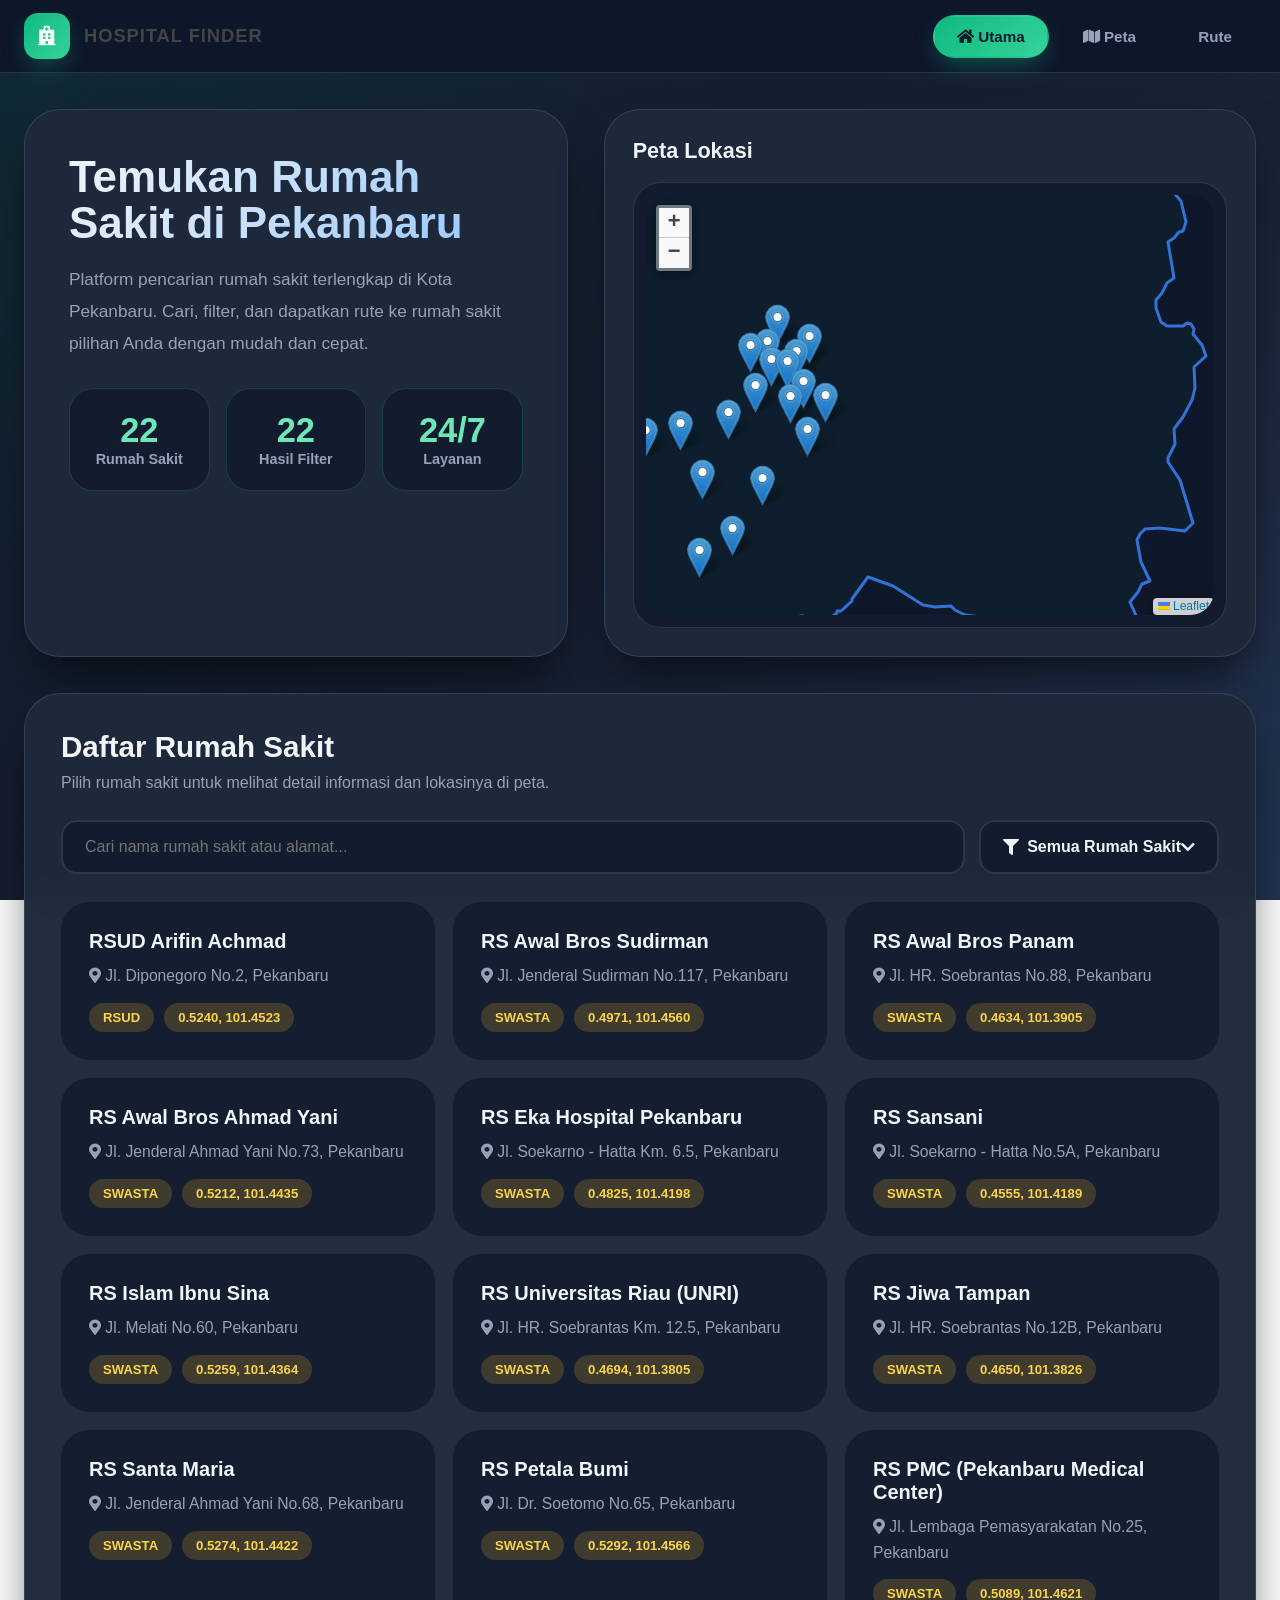
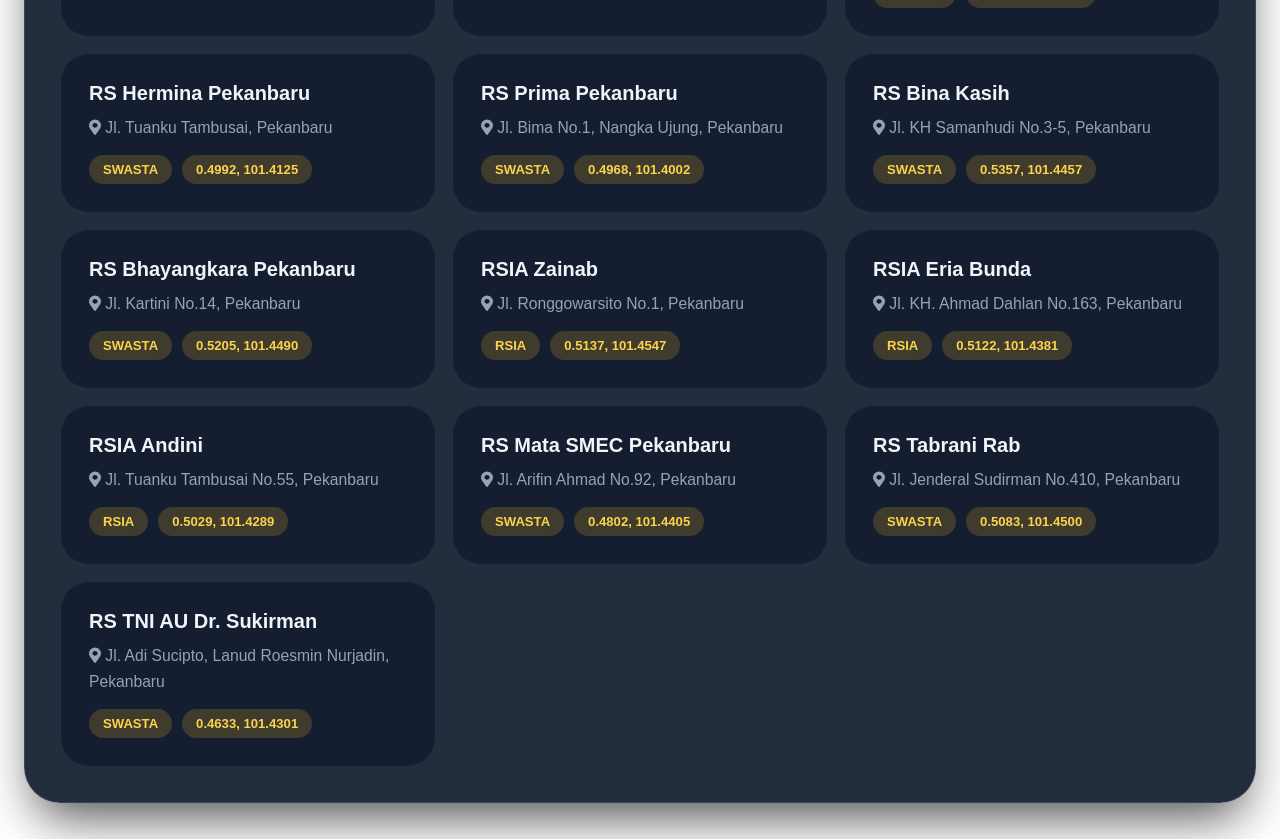
==== index.html @ d6581d5b "projek rs pekkanbaru untuk gis" ====
<!doctype html>
<html lang="id">
<head>
    <meta charset="utf-8">
    <meta http-equiv="X-UA-Compatible" content="IE=edge">
    <meta name="viewport" content="initial-scale=1,user-scalable=no,maximum-scale=1,width=device-width">
    <meta name="mobile-web-app-capable" content="yes">
    <meta name="apple-mobile-web-app-capable" content="yes">
    <link rel="stylesheet" href="css/leaflet.css">
    <link rel="stylesheet" href="css/L.Control.Layers.Tree.css">
    <link rel="stylesheet" href="css/L.Control.Locate.min.css">
    <link rel="stylesheet" href="css/qgis2web.css">
    <link rel="stylesheet" href="css/fontawesome-all.min.css">
    <link rel="stylesheet" href="css/leaflet.photon.css">
    <link rel="stylesheet" href="css/leaflet-measure.css">
    <style>
        .location-input-group {
            display: flex;
            flex-direction: column;
            gap: 10px;
        }
    :root {
        --bg: #0f172a;
        --bg-accent: #1e293b;
        --surface: rgba(30, 41, 59, 0.98);
        --surface-strong: #1e293b;
        --text: #f1f5f9;
        --muted: #94a3b8;
        --line: rgba(148, 163, 184, 0.2);
        --brand: #10b981;
        --brand-dark: #059669;
        --brand-soft: rgba(16, 185, 129, 0.15);
        --warm: #fbbf24;
        --shadow: 0 25px 50px -12px rgba(0, 0, 0, 0.7);
        --gradient-1: linear-gradient(135deg, #0f172a 0%, #1e293b 100%);
        --gradient-2: linear-gradient(135deg, #10b981 0%, #34d399 100%);
        --gradient-blue: linear-gradient(135deg, #3b82f6 0%, #60a5fa 100%);
    }
    * { box-sizing: border-box; }
    html, body { margin:0; padding:0; min-height:100%; overflow-x:hidden; }
    html { overflow-y:auto !important; scroll-behavior:smooth; }
    body {
        font-family: 'Segoe UI', -apple-system, BlinkMacSystemFont, Roboto, Oxygen, Ubuntu, Cantarell, sans-serif;
        color: var(--text);
        background: 
            radial-gradient(circle at 0% 0%, rgba(16, 185, 129, 0.12) 0%, transparent 50%),
            radial-gradient(circle at 100% 100%, rgba(59, 130, 246, 0.12) 0%, transparent 50%),
            var(--gradient-1);
        background-attachment: fixed;
    }
    .navbar {
        position: sticky; top:0; z-index:2000;
        background: rgba(15,23,42,0.98); backdrop-filter: blur(25px);
        border-bottom:1px solid var(--line);
    }
    .navbar-content {
        max-width:1400px; margin:0 auto; padding:0 24px;
        display:flex; align-items:center; justify-content:space-between;
        height:72px;
    }
    .navbar-brand {
        display:flex; align-items:center; gap:14px;
        font-weight:900; letter-spacing:0.05em; text-transform:uppercase;
        font-size:1.15rem; color:var(--text); text-decoration:none;
    }
    .navbar-brand-icon {
        width:46px; height:46px; display:grid; place-items:center;
        border-radius:14px; background:var(--gradient-2); color:#fff;
        font-size:1.25rem; box-shadow:0 10px 25px -5px rgba(16,185,129,0.4);
    }
    .navbar-menu { display:flex; gap:10px; }
    .navbar-link {
        padding:11px 22px; border-radius:999px;
        background:transparent; border:2px solid transparent;
        color:var(--muted); font-size:0.95rem; font-weight:700;
        cursor:pointer; transition:all 0.3s ease;
    }
    .navbar-link:hover { background:rgba(148,163,184,0.1); color:var(--text); }
    .navbar-link.active { background:var(--gradient-2); color:#0f172a; border-color:transparent; box-shadow:0 10px 25px -5px rgba(16,185,129,0.4); }
    .page-container { max-width:1400px; margin:0 auto; padding:36px 24px; }
    .page { display:none; animation:fadeIn 0.4s ease-out; }
    .page.active { display:block; }
    @keyframes fadeIn { from { opacity:0; transform:translateY(15px); } to { opacity:1; transform:translateY(0); } }
    
    /* HOME PAGE */
    .home-hero { display:grid; grid-template-columns:1fr 1.2fr; gap:36px; margin-bottom:36px; }
    .home-info {
        background:var(--surface); border:1px solid var(--line); border-radius:36px;
        padding:44px; box-shadow:var(--shadow); backdrop-filter:blur(20px);
    }
    .home-info h1 {
        margin:0 0 18px; font-size:2.75rem; font-weight:900;
        background:linear-gradient(135deg, #f1f5f9 0%, #93c5fd 100%);
        -webkit-background-clip:text; -webkit-text-fill-color:transparent; background-clip:text;
        line-height:1.05;
    }
    .home-info p { color:var(--muted); line-height:1.85; font-size:1.08rem; margin:0 0 28px; }
    .home-stats { display:grid; grid-template-columns:repeat(3,1fr); gap:16px; }
    .stat-card {
        background:rgba(15,23,42,0.7); border:1px solid rgba(16,185,129,0.25);
        border-radius:24px; padding:22px 18px; text-align:center; transition:all 0.3s ease;
    }
    .stat-card:hover { transform:translateY(-4px); border-color:rgba(16,185,129,0.5); box-shadow:0 20px 25px -5px rgba(16,185,129,0.2); }
    .stat-card strong { display:block; font-size:2.15rem; color:#6ee7b7; font-weight:900; }
    .stat-card span { color:var(--muted); font-size:0.9rem; font-weight:600; }
    .home-map-card {
        background:var(--surface); border:1px solid var(--line); border-radius:36px;
        padding:28px; box-shadow:var(--shadow); backdrop-filter:blur(20px);
    }
    .home-map-frame { padding:12px; border-radius:28px; background:rgba(15,23,42,0.7); border:1px solid rgba(148,163,184,0.2); }
    .home-map { width:100%; height:420px; border-radius:24px; overflow:hidden; }
    .home-hospitals {
        background:var(--surface); border:1px solid var(--line); border-radius:36px;
        padding:36px; box-shadow:var(--shadow); backdrop-filter:blur(20px);
    }
    .home-hospitals h2 { margin:0 0 10px; font-size:1.85rem; font-weight:900; }
    .home-hospitals p { margin:0 0 28px; color:var(--muted); font-size:1rem; }
    .filter-bar { display:flex; gap:14px; margin-bottom:28px; flex-wrap:wrap; align-items:stretch; }
    .filter-bar input {
        flex:1; min-width:260px; padding:16px 22px; border-radius:16px;
        border:2px solid rgba(148,163,184,0.2); background:rgba(15,23,42,0.7);
        color:var(--text); font-size:1rem; outline:none; transition:all 0.3s ease;
    }
    .filter-bar input:focus { border-color:var(--brand); box-shadow:0 0 0 6px rgba(16,185,129,0.15); transform:translateY(-1px); }
    .custom-select {
        position:relative; min-width:200px; z-index:10;
    }
    .custom-select-trigger {
        display:flex; align-items:center; justify-content:space-between;
        padding:16px 22px; border-radius:16px;
        background:rgba(15,23,42,0.7); border:2px solid rgba(148,163,184,0.2);
        color:var(--text); font-weight:700; cursor:pointer;
        transition:all 0.3s ease;
    }
    .custom-select-trigger:hover { border-color:rgba(16,185,129,0.4); transform:translateY(-1px); }
    .custom-select.active .custom-select-trigger { border-color:var(--brand); box-shadow:0 0 0 6px rgba(16,185,129,0.15); }
    .custom-select.active .fa-chevron-down { transform:rotate(180deg); }
    .custom-select-value { display:flex; align-items:center; gap:8px; }
    .fa-chevron-down { transition:all 0.3s ease; }
    .custom-select-options {
        position:absolute; top:calc(100% + 10px); left:0; right:0;
        background:rgba(15,23,42,0.95); backdrop-filter:blur(10px);
        border:2px solid rgba(148,163,184,0.2); border-radius:16px;
        padding:8px; overflow:hidden; max-height:0; opacity:0;
        transition:all 0.3s ease; z-index:100;
    }
    .custom-select.active .custom-select-options { max-height:250px; opacity:1; overflow-y:auto; }
    .custom-option {
        display:flex; align-items:center; gap:10px;
        padding:12px 16px; border-radius:12px;
        color:var(--muted); font-weight:700; cursor:pointer;
        transition:all 0.3s ease;
    }
    .custom-option:hover { background:rgba(16,185,129,0.1); color:#6ee7b7; transform:translateX(4px); }
    .custom-option.active { background:var(--gradient-2); color:#0f172a; font-weight:800; }
    .custom-select-options::-webkit-scrollbar { width:5px; }
    .custom-select-options::-webkit-scrollbar-track { background:rgba(15,23,42,0.3); border-radius:10px; }
    .custom-select-options::-webkit-scrollbar-thumb { background:rgba(148,163,184,0.4); border-radius:10px; }
    .hospital-grid { display:grid; grid-template-columns:repeat(auto-fill, minmax(340px,1fr)); gap:18px; }
    .hospital-card {
        background:rgba(15,23,42,0.7); border:2px solid transparent; border-radius:28px;
        padding:26px; cursor:pointer; transition:all 0.3s ease;
    }
    .hospital-card:hover { transform:translateY(-5px); border-color:rgba(16,185,129,0.4); box-shadow:0 25px 50px -12px rgba(16,185,129,0.25); }
    .hospital-card h3 { margin:0 0 10px; font-size:1.25rem; font-weight:800; }
    .hospital-card p { margin:0 0 14px; color:var(--muted); font-size:0.98rem; line-height:1.65; }
    .hospital-card-tags { display:flex; gap:10px; flex-wrap:wrap; }
    .hospital-card-tags span { padding:7px 14px; border-radius:999px; background:rgba(251,191,36,0.18); color:#fcd34d; font-size:0.82rem; font-weight:800; }
    
    /* FULL MAP PAGE */
    .full-map-container {
        background:var(--surface); border:1px solid var(--line); border-radius:36px;
        padding:28px; box-shadow:var(--shadow); backdrop-filter:blur(20px);
    }
    .full-map-frame { padding:12px; border-radius:28px; background:rgba(15,23,42,0.7); border:1px solid rgba(148,163,184,0.2); }
    .full-map { width:100%; height:calc(100vh - 200px); min-height:550px; border-radius:24px; overflow:hidden; }
    
    /* ROUTE PAGE */
    .route-layout { display:grid; grid-template-columns:460px 1fr; gap:28px; height:calc(100vh - 160px); min-height:680px; }
    .route-panel {
        background:var(--surface); border:1px solid var(--line); border-radius:36px;
        padding:28px; box-shadow:var(--shadow); backdrop-filter:blur(20px);
        overflow-y:auto; display:flex; flex-direction:column; gap:18px;
    }
    .route-panel::-webkit-scrollbar { width:6px; }
    .route-panel::-webkit-scrollbar-track { background:rgba(15,23,42,0.3); border-radius:10px; }
    .route-panel::-webkit-scrollbar-thumb { background:rgba(148,163,184,0.4); border-radius:10px; }
    .route-panel::-webkit-scrollbar-thumb:hover { background:rgba(16,185,129,0.6); }
    .route-panel-header h2 { margin:0 0 10px; font-size:1.9rem; font-weight:900; }
    .route-panel-header p { margin:0; color:var(--muted); font-size:1rem; }
    
    /* Route Type Toggle */
    .route-type-toggle {
        display:grid; grid-template-columns:1fr 1fr; gap:10px;
        background:rgba(15,23,42,0.7); border:2px solid rgba(148,163,184,0.2);
        padding:8px; border-radius:20px;
    }
    .route-type-btn {
        padding:14px; border-radius:16px; border:none;
        background:transparent; color:var(--muted);
        font-size:0.98rem; font-weight:800; cursor:pointer;
        transition:all 0.3s ease; display:flex; align-items:center; justify-content:center; gap:8px;
    }
    .route-type-btn.active {
        background:var(--gradient-2); color:#0f172a; box-shadow:0 8px 20px -5px rgba(16,185,129,0.4);
    }
    .route-type-btn:nth-child(2).active { background:var(--gradient-blue); box-shadow:0 8px 20px -5px rgba(59,130,246,0.4); }
    
    .location-card {
        background:rgba(15,23,42,0.8); border:2px solid rgba(148,163,184,0.15);
        border-radius:20px; padding:18px; transition:all 0.3s ease;
    }
    .location-card:hover { border-color:rgba(16,185,129,0.4); box-shadow:0 8px 25px -10px rgba(16,185,129,0.15); }
    .location-card-header { display:flex; align-items:center; gap:12px; margin-bottom:12px; }
    .location-badge { width:42px; height:42px; border-radius:12px; display:grid; place-items:center; font-weight:900; font-size:1.05rem; }
    .location-badge.start { background:linear-gradient(135deg, rgba(59,130,246,0.2), rgba(59,130,246,0.1)); color:#60a5fa; }
    .location-badge.end { background:linear-gradient(135deg, rgba(239,68,68,0.2), rgba(239,68,68,0.1)); color:#fca5a5; }
    .location-card-header h4 { margin:0; font-size:1.02rem; font-weight:800; line-height:1.2; }
    .location-card-header span { font-size:0.82rem; color:var(--muted); }
    .location-input-group { display:flex; gap:8px; margin-bottom:10px; }
    .location-input-group input {
        flex:1; padding:13px 16px; border-radius:14px;
        border:2px solid rgba(148,163,184,0.18); background:rgba(15,23,42,0.6);
        color:var(--text); font-size:0.95rem; outline:none; transition:all 0.3s ease;
    }
    .location-input-group input:focus { border-color:var(--brand); box-shadow:0 0 0 5px rgba(16,185,129,0.12); transform:none; }
    .location-actions { display:grid; grid-template-columns:1fr 1fr; gap:8px; }
    .action-btn {
        padding:11px 14px; border-radius:12px; border:2px solid rgba(148,163,184,0.18);
        background:rgba(15,23,42,0.6); color:var(--text); cursor:pointer;
        transition:all 0.3s ease; font-weight:700; font-size:0.88rem;
        display:flex; align-items:center; justify-content:center; gap:7px;
    }
    .action-btn:hover { border-color:var(--brand); background:rgba(16,185,129,0.1); color:#6ee7b7; transform:translateY(-1px); }
    .action-btn.primary { background:var(--gradient-2); border-color:transparent; color:#0f172a; }
    .action-btn.primary:hover { box-shadow:0 8px 20px -5px rgba(16,185,129,0.4); transform:translateY(-1px); }
    
    .main-actions { display:flex; flex-direction:column; gap:12px; }
    .main-btn {
        padding:18px; border:none; border-radius:18px;
        background:var(--gradient-2); color:#0f172a;
        font-size:1.15rem; font-weight:900; cursor:pointer;
        transition:all 0.3s ease; display:flex; align-items:center; justify-content:center; gap:10px;
    }
    .main-btn:hover { transform:translateY(-3px); box-shadow:0 20px 35px -5px rgba(16,185,129,0.6); }
    .main-btn.loading { opacity:0.7; cursor:not-allowed; }
    .main-btn.secondary {
        background:rgba(15,23,42,0.7); color:var(--text);
        border:2px solid rgba(148,163,184,0.2);
    }
    .main-btn.secondary:hover { box-shadow:none; border-color:var(--brand); transform:translateY(-2px); }
    
    .route-summary {
        background:rgba(15,23,42,0.7); border:2px solid rgba(16,185,129,0.3);
        border-radius:24px; padding:24px;
    }
    .route-summary h3 { margin:0 0 16px; font-size:1.3rem; font-weight:800; color:#6ee7b7; display:flex; align-items:center; gap:10px; }
    .route-stats { display:grid; grid-template-columns:1fr 1fr; gap:14px; margin-bottom:20px; }
    .route-stat { padding:18px 14px; border-radius:18px; background:rgba(15,23,42,0.5); border:1px solid rgba(148,163,184,0.2); text-align:center; }
    .route-stat strong { display:block; font-size:1.65rem; color:#6ee7b7; font-weight:900; }
    .route-stat span { color:var(--muted); font-size:0.88rem; font-weight:600; }
    .route-directions {
        max-height:280px; overflow-y:auto; padding-right:6px;
    }
    .route-directions::-webkit-scrollbar { width:5px; }
    .route-directions::-webkit-scrollbar-track { background:rgba(15,23,42,0.3); border-radius:10px; }
    .route-directions::-webkit-scrollbar-thumb { background:rgba(148,163,184,0.4); border-radius:10px; }
    .route-directions::-webkit-scrollbar-thumb:hover { background:rgba(16,185,129,0.6); }
    .route-direction {
        display:flex; gap:14px; padding:14px 0; border-bottom:1px solid rgba(148,163,184,0.15);
    }
    .route-direction:last-child { border-bottom:none; }
    .direction-icon {
        width:40px; height:40px; border-radius:12px; background:linear-gradient(135deg, #10b981, #059669);
        display:grid; place-items:center; color:#ffffff; flex-shrink:0; font-size:1.15rem; box-shadow:0 4px 10px rgba(16,185,129,0.3);
    }
    .direction-text { flex:1; }
    .direction-text strong { display:block; font-size:0.98rem; margin-bottom:4px; }
    .direction-text small { color:var(--muted); font-size:0.86rem; }
    
    .guide-box {
        background:rgba(59,130,246,0.1); border:1px solid rgba(59,130,246,0.25);
        border-radius:24px; padding:22px;
    }
    .guide-box h4 { margin:0 0 14px; color:#93c5fd; display:flex; align-items:center; gap:10px; font-size:1rem; font-weight:800; }
    .guide-box ul { margin:0; padding-left:20px; color:var(--muted); line-height:2; font-size:0.95rem; }
    
    .route-map-container {
        background:var(--surface); border:1px solid var(--line); border-radius:36px;
        padding:28px; box-shadow:var(--shadow); backdrop-filter:blur(20px);
    }
    .route-map-frame { padding:12px; border-radius:28px; background:rgba(15,23,42,0.7); border:1px solid rgba(148,163,184,0.2); height:100%; }
    .route-map { width:100%; height:100%; min-height:100%; border-radius:24px; overflow:hidden; }
    
    /* MODAL */
    .modal-overlay {
        position:fixed; top:0; left:0; right:0; bottom:0;
        background:rgba(0,0,0,0.75); backdrop-filter:blur(8px);
        display:none; align-items:center; justify-content:center; z-index:3000; padding:20px;
    }
    .modal-overlay.active { display:flex; animation:fadeInModal 0.25s ease-out; }
    @keyframes fadeInModal { from { opacity:0; } to { opacity:1; } }
    .modal {
        background:var(--surface); border:1px solid var(--line); border-radius:32px;
        box-shadow:0 50px 100px -20px rgba(0,0,0,0.7);
        width:100%; max-width:600px; max-height:85vh; overflow:hidden;
        display:flex; flex-direction:column; animation:slideUpModal 0.3s ease-out;
    }
    @keyframes slideUpModal { from { transform:translateY(30px); opacity:0; } to { transform:translateY(0); opacity:1; } }
    .modal-header { padding:28px 28px 20px; border-bottom:1px solid var(--line); }
    .modal-header h3 { margin:0 0 8px; font-size:1.5rem; font-weight:900; }
    .modal-header p { margin:0; color:var(--muted); font-size:0.98rem; }
    .modal-search { padding:0 28px 18px; }
    .modal-search input {
        width:100%; padding:16px 20px; border-radius:18px;
        border:2px solid rgba(148,163,184,0.2); background:rgba(15,23,42,0.7);
        color:var(--text); font-size:1rem; outline:none; transition:all 0.3s ease;
    }
    .modal-search input:focus { border-color:var(--brand); box-shadow:0 0 0 6px rgba(16,185,129,0.15); }
    .modal-list { flex:1; overflow-y:auto; padding:8px 28px 28px; }
    .hospital-option {
        background:rgba(15,23,42,0.7); border:2px solid rgba(148,163,184,0.2);
        border-radius:20px; padding:18px; margin-bottom:12px; cursor:pointer;
        transition:all 0.3s ease;
    }
    .hospital-option:hover { transform:translateY(-2px); border-color:rgba(16,185,129,0.4); background:rgba(16,185,129,0.1); box-shadow:0 15px 30px -10px rgba(16,185,129,0.25); }
    .hospital-option h4 { margin:0 0 6px; font-size:1.1rem; font-weight:800; }
    .hospital-option p { margin:0; color:var(--muted); font-size:0.95rem; }
    .hospital-option small { display:block; margin-top:8px; color:#6ee7b7; font-size:0.85rem; font-weight:700; }
    
    /* LEAFLET */
    .leaflet-container { font-family:'Segoe UI', sans-serif; background:#0f172a !important; }
    .leaflet-popup-content-wrapper { background:#1e293b; color:#f1f5f9; border-radius:18px; border:1px solid rgba(148,163,184,0.2); }
    .leaflet-popup-tip { background:#1e293b; }
    .leaflet-popup-content { margin:18px; }
    .popup-title { font-weight:800; font-size:1.1rem; margin-bottom:10px; }
    .popup-info { color:var(--muted); font-size:0.92rem; line-height:1.6; margin-bottom:14px; }
    .popup-btn {
        width:100%; padding:12px; border:none; border-radius:14px;
        background:var(--gradient-2); color:#0f172a; font-weight:800;
        cursor:pointer; transition:all 0.3s ease;
    }
    .popup-btn:hover { transform:translateY(-2px); box-shadow:0 10px 25px -5px rgba(16,185,129,0.4); }
    
    @media (max-width:1100px) {
        .home-hero, .route-layout { grid-template-columns:1fr; }
        .route-panel { max-height:520px; }
    }
    @media (max-width:768px) {
        .navbar-content { padding:0 16px; }
        .navbar-link { padding:9px 16px; font-size:0.88rem; }
        .page-container { padding:28px 16px; }
        .hospital-grid { grid-template-columns:1fr; }
        .location-actions { grid-template-columns:1fr; }
    }
    </style>
    <title>Info Rumah Sakit Pekanbaru</title>
</head>
<body>
    <nav class="navbar">
        <div class="navbar-content">
            <a href="#" class="navbar-brand">
                <div class="navbar-brand-icon"><i class="fas fa-hospital"></i></div>
                <span>Hospital Finder</span>
            </a>
            <div class="navbar-menu">
                <button class="navbar-link active" data-page="home"><i class="fas fa-home"></i> Utama</button>
                <button class="navbar-link" data-page="map"><i class="fas fa-map"></i> Peta</button>
                <button class="navbar-link" data-page="route"><i class="fas fa-route"></i> Rute</button>
            </div>
        </div>
    </nav>

    <div class="page-container">
        <div class="page active" id="page-home">
            <div class="home-hero">
                <div class="home-info">
                    <h1>Temukan Rumah Sakit di Pekanbaru</h1>
                    <p>Platform pencarian rumah sakit terlengkap di Kota Pekanbaru. Cari, filter, dan dapatkan rute ke rumah sakit pilihan Anda dengan mudah dan cepat.</p>
                    <div class="home-stats">
                        <div class="stat-card"><strong id="home-total-hospitals">0</strong><span>Rumah Sakit</span></div>
                        <div class="stat-card"><strong id="home-filtered-hospitals">0</strong><span>Hasil Filter</span></div>
                        <div class="stat-card"><strong>24/7</strong><span>Layanan</span></div>
                    </div>
                </div>
                <div class="home-map-card">
                    <h2 style="margin:0 0 18px;font-size:1.35rem;font-weight:800;">Peta Lokasi</h2>
                    <div class="home-map-frame"><div id="home-map" class="home-map"></div></div>
                </div>
            </div>
            <div class="home-hospitals">
                <h2>Daftar Rumah Sakit</h2>
                <p>Pilih rumah sakit untuk melihat detail informasi dan lokasinya di peta.</p>
                <div class="filter-bar">
                    <input type="text" id="home-search" placeholder="Cari nama rumah sakit atau alamat...">
                    <div class="custom-select">
                        <div class="custom-select-trigger">
                            <span class="custom-select-value" id="filter-value">
                                <i class="fas fa-filter"></i> Semua Rumah Sakit
                            </span>
                            <i class="fas fa-chevron-down"></i>
                        </div>
                        <div class="custom-select-options" id="filter-options">
                            <div class="custom-option active" data-filter="all"><i class="fas fa-hospital"></i> Semua Rumah Sakit</div>
                            <div class="custom-option" data-filter="rsud"><i class="fas fa-hospital-alt"></i> RSUD</div>
                            <div class="custom-option" data-filter="rsia"><i class="fas fa-heartbeat"></i> RSIA</div>
                            <div class="custom-option" data-filter="swasta"><i class="fas fa-clinic-medical"></i> Swasta</div>
                        </div>
                    </div>
                </div>
                <div class="hospital-grid" id="hospital-grid"></div>
            </div>
        </div>

        <div class="page" id="page-map">
            <div class="full-map-container">
                <div class="full-map-frame"><div id="full-map" class="full-map"></div></div>
            </div>
        </div>

        <div class="page" id="page-route">
            <div class="route-layout">
                <div class="route-panel">
                    <div class="route-panel-header">
                        <h2>Rute Perjalanan</h2>
                        <p>Atur lokasi awal & tujuan, lalu pilih jenis rute yang diinginkan!</p>
                    </div>
                    
                    <div class="route-type-toggle">
                        <button class="route-type-btn active" id="route-fastest" data-type="fastest">
                            <i class="fas fa-bolt"></i> Rute Tercepat
                        </button>
                        <button class="route-type-btn" id="route-shortest" data-type="shortest">
                            <i class="fas fa-route"></i> Rute Normal (Terpendek)
                        </button>
                    </div>
                    
                    <div class="location-card">
                        <div class="location-card-header">
                            <div class="location-badge start">A</div>
                            <div>
                                <h4>Lokasi Awal</h4>
                                <span>Titik keberangkatan Anda</span>
                            </div>
                        </div>
                        <div class="location-input-group">
                            <input type="text" id="route-start-name" placeholder="Masukkan nama lokasi...">
                        </div>
                        <div class="location-input-group">
                            <input type="text" id="route-start-lat" class="coord-input" placeholder="Latitude (misal: 0.5240)">
                            <input type="text" id="route-start-lng" class="coord-input" placeholder="Longitude (misal: 101.4523)">
                        </div>
                        <div class="location-actions">
                            <button class="action-btn primary" id="use-my-location"><i class="fas fa-crosshairs"></i> Lokasi Saya</button>
                            <button class="action-btn" id="set-start-manual"><i class="fas fa-check"></i> Terapkan</button>
                        </div>
                    </div>
                    
                    <div class="location-card">
                        <div class="location-card-header">
                            <div class="location-badge end">B</div>
                            <div>
                                <h4>Lokasi Tujuan</h4>
                                <span>Rumah sakit yang dituju</span>
                            </div>
                        </div>
                        <div class="location-input-group">
                            <input type="text" id="route-end-name" placeholder="Pilih rumah sakit...">
                        </div>
                        <div class="location-input-group">
                            <input type="text" id="route-end-lat" class="coord-input" placeholder="Latitude (misal: 0.4971)">
                            <input type="text" id="route-end-lng" class="coord-input" placeholder="Longitude (misal: 101.4560)">
                        </div>
                        <div class="location-actions">
                            <button class="action-btn primary" id="select-hospital"><i class="fas fa-hospital"></i> Pilih RS</button>
                            <button class="action-btn" id="set-end-manual"><i class="fas fa-check"></i> Terapkan</button>
                        </div>
                    </div>
                    
                    <div class="main-actions">
                        <button class="main-btn" id="calculate-route"><i class="fas fa-route"></i> Hitung & Tampilkan Rute</button>
                        <button class="main-btn secondary" id="clear-route"><i class="fas fa-redo"></i> Reset Semua</button>
                    </div>
                    
                    <div class="route-summary" id="route-summary" style="display:none;">
                        <h3><i class="fas fa-map-marked-alt"></i> Ringkasan Rute</h3>
                        <div class="route-stats">
                            <div class="route-stat"><strong id="route-distance">-</strong><span>Jarak</span></div>
                            <div class="route-stat"><strong id="route-duration">-</strong><span>Est. Waktu</span></div>
                        </div>
                        <h4 style="margin:0 0 12px; color:#cbd5e1; font-size:1rem;"><i class="fas fa-list-ul"></i> Petunjuk Arah</h4>
                        <div class="route-directions" id="route-directions"></div>
                    </div>
                    
                    <div class="guide-box">
                        <h4><i class="fas fa-lightbulb"></i> Panduan Cepat</h4>
                        <ul>
                            <li><strong>Klik peta</strong> untuk menetapkan titik A & B secara langsung</li>
                            <li><strong>Pilih RS</strong> untuk menentukan tujuan dengan cepat</li>
                            <li><strong>Lokasi Saya</strong> untuk mendeteksi posisi Anda secara otomatis</li>
                            <li><strong>Pilih jenis rute</strong> antara tercepat atau terpendek</li>
                        </ul>
                    </div>
                </div>
                <div class="route-map-container">
                    <div class="route-map-frame"><div id="route-map" class="route-map"></div></div>
                </div>
            </div>
        </div>
    </div>

    <div class="modal-overlay" id="hospital-modal">
        <div class="modal">
            <div class="modal-header">
                <h3><i class="fas fa-hospital"></i> Pilih Rumah Sakit</h3>
                <p>Cari dan pilih rumah sakit tujuan Anda</p>
            </div>
            <div class="modal-search">
                <input type="text" id="modal-search" placeholder="Cari nama rumah sakit...">
            </div>
            <div class="modal-list" id="modal-list"></div>
        </div>
    </div>

    <script src="js/qgis2web_expressions.js"></script>
    <script src="js/leaflet.js"></script>
    <script src="js/L.Control.Layers.Tree.min.js"></script>
    <script src="js/L.Control.Locate.min.js"></script>
    <script src="js/leaflet.rotatedMarker.js"></script>
    <script src="js/leaflet.pattern.js"></script>
    <script src="js/leaflet-hash.js"></script>
    <script src="js/Autolinker.min.js"></script>
    <script src="js/rbush.min.js"></script>
    <script src="js/labelgun.min.js"></script>
    <script src="js/labels.js"></script>
    <script src="js/leaflet.photon.js"></script>
    <script src="js/leaflet-measure.js"></script>
    <script src="data/Batas_Administrasi_Pekanbaru_1.js"></script>
    <script src="data/Sebaran_Rumah_Sakit_2.js"></script>
    <script>
    let hospitalData = [];
    let homeMap, fullMap, routeMap;
    let homeMarkers = [];
    let routeMarkers = [];
    let routeLine = null;
    let startLocation = null;
    let endLocation = null;
    let currentFilter = 'all';
    let searchQuery = '';
    let watchId = null;
    let currentRouteType = 'fastest';

    document.addEventListener('DOMContentLoaded', function() {
        if (typeof json_Sebaran_Rumah_Sakit_2 !== 'undefined') {
            hospitalData = json_Sebaran_Rumah_Sakit_2.features.map((feature, index) => ({
                id: index,
                name: feature.properties.Nama_RS || 'Rumah Sakit ' + (index + 1),
                address: feature.properties.Alamat || 'Alamat tidak tersedia',
                lat: feature.geometry.coordinates[1],
                lng: feature.geometry.coordinates[0],
                type: getHospitalType(feature.properties.Nama_RS),
                feature: feature
            }));
            updateStats();
            renderHospitalGrid();
            populateModalList();
        }

        initializeHomeMap();
        initializeFullMap();
        initializeRouteMap();

        document.querySelectorAll('.navbar-link').forEach(btn => {
            btn.addEventListener('click', function() { switchPage(this.dataset.page); });
        });

        document.getElementById('home-search').addEventListener('input', function() {
            searchQuery = this.value.toLowerCase(); renderHospitalGrid();
        });

        // Custom Select
        const customSelect = document.querySelector('.custom-select');
        const selectTrigger = document.querySelector('.custom-select-trigger');
        const selectOptions = document.querySelectorAll('.custom-option');
        
        selectTrigger.addEventListener('click', function(e) {
            customSelect.classList.toggle('active');
            e.stopPropagation();
        });
        
        selectOptions.forEach(option => {
            option.addEventListener('click', function() {
                selectOptions.forEach(o => o.classList.remove('active'));
                this.classList.add('active');
                
                document.getElementById('filter-value').innerHTML = this.innerHTML;
                currentFilter = this.dataset.filter;
                
                customSelect.classList.remove('active');
                renderHospitalGrid();
            });
        });
        
        document.addEventListener('click', function(e) {
            if (!customSelect.contains(e.target)) {
                customSelect.classList.remove('active');
            }
        });

        // Route type toggle
        document.querySelectorAll('.route-type-btn').forEach(btn => {
            btn.addEventListener('click', function() {
                document.querySelectorAll('.route-type-btn').forEach(b => b.classList.remove('active'));
                this.classList.add('active');
                currentRouteType = this.dataset.type;
                if (routeLine) calculateRoute();
            });
        });

        document.getElementById('use-my-location').addEventListener('click', toggleLocationTracking);
        document.getElementById('select-hospital').addEventListener('click', openHospitalModal);
        document.getElementById('set-start-manual').addEventListener('click', setStartFromInput);
        document.getElementById('set-end-manual').addEventListener('click', setEndFromInput);
        document.getElementById('calculate-route').addEventListener('click', calculateRoute);
        document.getElementById('clear-route').addEventListener('click', clearRoute);
        
        document.getElementById('modal-search').addEventListener('input', filterModalList);
        document.getElementById('hospital-modal').addEventListener('click', function(e) { if (e.target === this) closeModal(); });
    });

    function getHospitalType(name) {
        name = name.toLowerCase();
        if (name.includes('rsud')) return 'rsud';
        if (name.includes('rsia')) return 'rsia';
        if (name.includes('rumah sakit') || name.includes('rs ')) return 'swasta';
        return 'other';
    }

    function updateStats() {
        const filtered = filterHospitals();
        document.getElementById('home-total-hospitals').textContent = hospitalData.length;
        document.getElementById('home-filtered-hospitals').textContent = filtered.length;
    }

    function filterHospitals() {
        return hospitalData.filter(hospital => {
            const matchesSearch = hospital.name.toLowerCase().includes(searchQuery) || 
                                 hospital.address.toLowerCase().includes(searchQuery);
            const matchesFilter = currentFilter === 'all' || hospital.type === currentFilter;
            return matchesSearch && matchesFilter;
        });
    }

    function renderHospitalGrid() {
        const filtered = filterHospitals();
        document.getElementById('home-filtered-hospitals').textContent = filtered.length;
        const grid = document.getElementById('hospital-grid');
        grid.innerHTML = '';
        filtered.forEach(hospital => {
            const card = document.createElement('div');
            card.className = 'hospital-card';
            card.innerHTML = `
                <h3>${hospital.name}</h3>
                <p><i class="fas fa-map-marker-alt"></i> ${hospital.address}</p>
                <div class="hospital-card-tags">
                    <span>${hospital.type.toUpperCase()}</span>
                    <span>${hospital.lat.toFixed(4)}, ${hospital.lng.toFixed(4)}</span>
                </div>
            `;
            card.addEventListener('click', () => focusOnHospital(hospital, 'home'));
            grid.appendChild(card);
        });
        updateHomeMapMarkers();
    }

    function focusOnHospital(hospital, mapType) {
        const map = mapType === 'home' ? homeMap : routeMap;
        if (map) map.flyTo([hospital.lat, hospital.lng], 16, { duration: 1.2 });
    }

    function selectHospitalAsDestination(lat, lng, name) {
        setEndLocation([lat, lng], name);
        setTimeout(() => {
            switchPage('route');
        }, 100);
    }

    function switchPage(page) {
        document.querySelectorAll('.navbar-link').forEach(btn => btn.classList.remove('active'));
        document.querySelector(`.navbar-link[data-page="${page}"]`).classList.add('active');
        document.querySelectorAll('.page').forEach(p => p.classList.remove('active'));
        document.getElementById('page-' + page).classList.add('active');
        
        setTimeout(() => {
            if (page === 'home' && homeMap) homeMap.invalidateSize();
            if (page === 'map' && fullMap) fullMap.invalidateSize();
            if (page === 'route' && routeMap) routeMap.invalidateSize();
        }, 100);
    }

    function createSmoothMapOptions() {
        return {
            zoomAnimation: true, zoomAnimationThreshold:4, fadeAnimation:true,
            markerZoomAnimation:true, updateWhenZooming:false, updateWhenIdle:true,
            worldCopyJump:true, maxZoom:22, minZoom:10,
            inertia:true, inertiaDeceleration:3000, inertiaMaxSpeed:1500,
            easeLinearity:0.2, wheelPxPerZoomLevel:100
        };
    }

    function initializeHomeMap() {
        const options = createSmoothMapOptions();
        homeMap = L.map('home-map', options).fitBounds([[0.465791868258028,101.40559896922721],[0.564320375165608,101.5909158638663]]);
        L.tileLayer('https://tile.openstreetmap.org/{z}/{x}/{y}.png', { maxZoom:19 }).addTo(homeMap);
        
        if (typeof json_Batas_Administrasi_Pekanbaru_1 !== 'undefined') {
            L.geoJSON(json_Batas_Administrasi_Pekanbaru_1, {
                style: () => ({
                    color:'rgba(59,130,246,0.85)', weight:3,
                    fillColor:'rgba(16,185,129,0.12)', fillOpacity:0.4
                })
            }).addTo(homeMap);
        }
        
        updateHomeMapMarkers();
    }

    function updateHomeMapMarkers() {
        if (!homeMap) return;
        homeMarkers.forEach(m => homeMap.removeLayer(m));
        homeMarkers = [];
        filterHospitals().forEach(hospital => {
            const marker = L.marker([hospital.lat, hospital.lng]).addTo(homeMap);
            marker.bindPopup(createPopupContent(hospital));
            homeMarkers.push(marker);
        });
    }

    function initializeFullMap() {
        const options = createSmoothMapOptions();
        fullMap = L.map('full-map', options).fitBounds([[0.465791868258028,101.40559896922721],[0.564320375165608,101.5909158638663]]);
        L.tileLayer('https://tile.openstreetmap.org/{z}/{x}/{y}.png', { maxZoom:22 }).addTo(fullMap);
        
        if (typeof json_Batas_Administrasi_Pekanbaru_1 !== 'undefined') {
            L.geoJSON(json_Batas_Administrasi_Pekanbaru_1, {
                style: () => ({
                    color:'rgba(59,130,246,0.85)', weight:3,
                    fillColor:'rgba(16,185,129,0.12)', fillOpacity:0.4
                })
            }).addTo(fullMap);
        }
        
        hospitalData.forEach(hospital => {
            const marker = L.marker([hospital.lat, hospital.lng]).addTo(fullMap);
            marker.bindPopup(createPopupContent(hospital));
        });
    }

    function initializeRouteMap() {
        const options = createSmoothMapOptions();
        routeMap = L.map('route-map', options).fitBounds([[0.465791868258028,101.40559896922721],[0.564320375165608,101.5909158638663]]);
        L.tileLayer('https://tile.openstreetmap.org/{z}/{x}/{y}.png', { maxZoom:22 }).addTo(routeMap);
        
        if (typeof json_Batas_Administrasi_Pekanbaru_1 !== 'undefined') {
            L.geoJSON(json_Batas_Administrasi_Pekanbaru_1, {
                style: () => ({
                    color:'rgba(59,130,246,0.85)', weight:3,
                    fillColor:'rgba(16,185,129,0.12)', fillOpacity:0.4
                })
            }).addTo(routeMap);
        }
        
        routeMap.on('click', function(e) {
            if (!startLocation) setStartLocation(e.latlng, 'Lokasi yang dipilih');
            else if (!endLocation) setEndLocation(e.latlng, 'Tujuan yang dipilih');
            else setStartLocation(e.latlng, 'Lokasi baru');
        });
        
        hospitalData.forEach(hospital => {
            const marker = L.marker([hospital.lat, hospital.lng]).addTo(routeMap);
            marker.bindPopup(createRoutePopupContent(hospital));
        });
    }

    function createPopupContent(hospital) {
        return `
            <div class="popup-title">${hospital.name}</div>
            <div class="popup-info">${hospital.address}</div>
            <div style="color:var(--muted);font-size:0.85rem;font-family:monospace;margin-bottom:12px;">${hospital.lat.toFixed(6)}, ${hospital.lng.toFixed(6)}</div>
            <button class="popup-btn" onclick="selectHospitalAsDestination(${hospital.lat}, ${hospital.lng}, '${hospital.name.replace(/'/g, "\\'")}')">
                <i class="fas fa-route"></i> Jadikan Tujuan
            </button>
        `;
    }

    function createRoutePopupContent(hospital) {
        return `
            <div class="popup-title">${hospital.name}</div>
            <div class="popup-info">${hospital.address}</div>
            <div style="color:var(--muted);font-size:0.8rem;margin-bottom:14px;font-family:monospace;">${hospital.lat.toFixed(6)}, ${hospital.lng.toFixed(6)}</div>
            <button class="popup-btn" onclick="selectHospitalAsDestination(${hospital.lat}, ${hospital.lng}, '${hospital.name.replace(/'/g, "\\'")}')">
                <i class="fas fa-route"></i> Jadikan Tujuan
            </button>
        `;
    }

    function setStartLocation(latlng, label) {
        startLocation = latlng;
        document.getElementById('route-start-name').value = label;
        document.getElementById('route-start-lat').value = (latlng.lat || latlng[0]).toFixed(8);
        document.getElementById('route-start-lng').value = (latlng.lng || latlng[1]).toFixed(8);
        
        routeMarkers.forEach(m => { if (m.isStart) routeMap.removeLayer(m); });
        
        const marker = L.marker(latlng, {
            icon: L.divIcon({
                className:'custom-marker',
                html:'<div style="background:#3b82f6;color:#fff;padding:12px 16px;border-radius:50%;font-weight:900;box-shadow:0 8px 25px rgba(59,130,246,0.6);font-size:1.15rem;">A</div>',
                iconSize:[48,48], iconAnchor:[24,24]
            })
        }).addTo(routeMap);
        marker.isStart = true;
        routeMarkers.push(marker);
        routeMap.flyTo(latlng, 16, { duration:1.2 });
    }

    function setEndLocation(latlng, label) {
        endLocation = latlng;
        document.getElementById('route-end-name').value = label;
        document.getElementById('route-end-lat').value = (latlng.lat || latlng[0]).toFixed(8);
        document.getElementById('route-end-lng').value = (latlng.lng || latlng[1]).toFixed(8);
        
        routeMarkers.forEach(m => { if (m.isEnd) routeMap.removeLayer(m); });
        
        const marker = L.marker(latlng, {
            icon: L.divIcon({
                className:'custom-marker',
                html:'<div style="background:#ef4444;color:#fff;padding:12px 16px;border-radius:50%;font-weight:900;box-shadow:0 8px 25px rgba(239,68,68,0.6);font-size:1.15rem;">B</div>',
                iconSize:[48,48], iconAnchor:[24,24]
            })
        }).addTo(routeMap);
        marker.isEnd = true;
        routeMarkers.push(marker);
        routeMap.flyTo(latlng, 16, { duration:1.2 });
    }

    function toggleLocationTracking() {
        if (watchId) {
            navigator.geolocation.clearWatch(watchId);
            watchId = null;
            document.getElementById('use-my-location').innerHTML = '<i class="fas fa-crosshairs"></i> Lokasi Saya';
            return;
        }
        
        if (!navigator.geolocation) { alert('Browser Anda tidak mendukung fitur geolocation'); return; }
        
        document.getElementById('use-my-location').innerHTML = '<i class="fas fa-spinner fa-spin"></i> Mendeteksi...';
        
        navigator.geolocation.getCurrentPosition(
            function(pos) {
                const latlng = [pos.coords.latitude, pos.coords.longitude];
                setStartLocation(latlng, 'Lokasi Saya');
                startRealTimeTracking();
            },
            function(err) {
                let msg = 'Tidak dapat mengakses lokasi. ';
                switch(err.code) {
                    case err.PERMISSION_DENIED: msg += 'Anda menolak izin lokasi. Silakan klik peta untuk memilih lokasi awal secara manual.'; break;
                    case err.POSITION_UNAVAILABLE: msg += 'Informasi lokasi tidak tersedia.'; break;
                    case err.TIMEOUT: msg += 'Waktu permintaan lokasi habis. Silakan coba lagi.'; break;
                    default: msg += 'Terjadi kesalahan yang tidak diketahui.';
                }
                alert(msg);
                document.getElementById('use-my-location').innerHTML = '<i class="fas fa-crosshairs"></i> Lokasi Saya';
            },
            { enableHighAccuracy:true, timeout:15000, maximumAge:0 }
        );
    }

    function startRealTimeTracking() {
        document.getElementById('use-my-location').innerHTML = '<i class="fas fa-satellite-dish"></i> Tracking Aktif';
        watchId = navigator.geolocation.watchPosition(
            function(pos) { updateStartLocation([pos.coords.latitude, pos.coords.longitude]); },
            function(err) { console.log('Tracking error:', err); },
            { enableHighAccuracy:true, timeout:10000, maximumAge:0, distanceFilter:5 }
        );
    }

    function updateStartLocation(latlng) {
        startLocation = latlng;
        document.getElementById('route-start-lat').value = latlng[0].toFixed(8);
        document.getElementById('route-start-lng').value = latlng[1].toFixed(8);
        
        routeMarkers.forEach(m => { if (m.isStart) m.setLatLng(latlng); });
        if (routeLine && endLocation) calculateRoute();
    }

    function setStartFromInput() {
        const lat = parseFloat(document.getElementById('route-start-lat').value);
        const lng = parseFloat(document.getElementById('route-start-lng').value);
        const name = document.getElementById('route-start-name').value || 'Lokasi Input';
        
        if (isNaN(lat) || isNaN(lng)) { alert('Silakan masukkan koordinat yang valid!'); return; }
        setStartLocation([lat, lng], name);
    }

    function setEndFromInput() {
        const lat = parseFloat(document.getElementById('route-end-lat').value);
        const lng = parseFloat(document.getElementById('route-end-lng').value);
        const name = document.getElementById('route-end-name').value || 'Tujuan Input';
        
        if (isNaN(lat) || isNaN(lng)) { alert('Silakan masukkan koordinat yang valid!'); return; }
        setEndLocation([lat, lng], name);
    }

    function openHospitalModal() {
        document.getElementById('hospital-modal').classList.add('active');
        document.getElementById('modal-search').value = '';
        filterModalList();
    }

    function closeModal() { document.getElementById('hospital-modal').classList.remove('active'); }

    function populateModalList() {
        const list = document.getElementById('modal-list');
        list.innerHTML = '';
        hospitalData.forEach(hospital => {
            const option = document.createElement('div');
            option.className = 'hospital-option';
            option.dataset.name = hospital.name.toLowerCase();
            option.innerHTML = `
                <h4>${hospital.name}</h4>
                <p><i class="fas fa-map-marker-alt"></i> ${hospital.address}</p>
                <small>${hospital.lat.toFixed(6)}, ${hospital.lng.toFixed(6)} • ${hospital.type.toUpperCase()}</small>
            `;
            option.addEventListener('click', () => {
                setEndLocation([hospital.lat, hospital.lng], hospital.name);
                closeModal();
            });
            list.appendChild(option);
        });
    }

    function filterModalList() {
        const search = document.getElementById('modal-search').value.toLowerCase();
        const options = document.querySelectorAll('.hospital-option');
        options.forEach(option => {
            if (option.dataset.name.includes(search)) option.style.display = 'block';
            else option.style.display = 'none';
        });
    }

    function decodePolyline(encoded) {
        let points = [];
        let index = 0, len = encoded.length;
        let lat = 0, lng = 0;
        while (index < len) {
            let b, shift = 0, result = 0;
            do { b = encoded.charCodeAt(index++) - 63; result |= (b & 0x1f) << shift; shift += 5; } while (b >= 0x20);
            let dlat = ((result & 1) ? ~(result >> 1) : (result >> 1));
            lat += dlat;
            shift = 0; result = 0;
            do { b = encoded.charCodeAt(index++) - 63; result |= (b & 0x1f) << shift; shift += 5; } while (b >= 0x20);
            let dlng = ((result & 1) ? ~(result >> 1) : (result >> 1));
            lng += dlng;
            points.push([lat * 1e-5, lng * 1e-5]);
        }
        return points;
    }

    function calculateRoute() {
        if (!startLocation || !endLocation) { alert('Silakan atur lokasi awal dan tujuan terlebih dahulu!'); return; }
        
        const btn = document.getElementById('calculate-route');
        btn.classList.add('loading');
        btn.innerHTML = '<i class="fas fa-spinner fa-spin"></i> Menghitung Rute...';
        
        const startLngLat = [startLocation.lng || startLocation[1], startLocation.lat || startLocation[0]];
        const endLngLat = [endLocation.lng || endLocation[1], endLocation.lat || endLocation[0]];
        
        const osrmProfile = currentRouteType === 'fastest' ? 'car' : 'car';
        const osrmUrl = `https://router.project-osrm.org/route/v1/${osrmProfile}/${startLngLat.join(',')};${endLngLat.join(',')}?overview=full&geometries=polyline&steps=true`;
        
        fetch(osrmUrl)
            .then(response => {
                if (!response.ok) throw new Error('Gagal mengambil rute');
                return response.json();
            })
            .then(data => {
                if (!data.routes || data.routes.length === 0) throw new Error('Rute tidak ditemukan');
                
                const route = data.routes[0];
                
                if (routeLine) routeMap.removeLayer(routeLine);
                
                const routeCoords = decodePolyline(route.geometry);
                routeLine = L.polyline(routeCoords, {
                    color: currentRouteType === 'fastest' ? '#10b981' : '#3b82f6',
                    weight:7, opacity:0.95, lineJoin:'round', lineCap:'round'
                }).addTo(routeMap);
                
                const bounds = routeLine.getBounds();
                routeMap.flyToBounds(bounds, { padding:[100,100], duration:1.6 });
                
                const distanceKm = (route.distance / 1000).toFixed(2);
                const durationMin = Math.round(route.duration / 60);
                document.getElementById('route-distance').textContent = distanceKm + ' km';
                document.getElementById('route-duration').textContent = durationMin + ' menit';
                
                const directionsContainer = document.getElementById('route-directions');
        directionsContainer.innerHTML = '';
        if (route.legs && route.legs.length > 0) {
            const steps = route.legs[0].steps;
            steps.forEach(step => {
                const dirDiv = document.createElement('div');
                dirDiv.className = 'route-direction';
                
                let icon = 'fa-arrow-right';
                let type = step.maneuver ? (step.maneuver.type || '') : '';
                let modifier = step.maneuver ? (step.maneuver.modifier || '') : '';
                let instruction = step.maneuver ? (step.maneuver.instruction || '') : '';
                
                // Gunakan icon super dasar yang PASTI ADA di Font Awesome 5 Free
                if (type.includes('depart')) {
                    icon = 'fa-play';
                } else if (type.includes('arrive') || type.includes('end')) {
                    icon = 'fa-flag-checkered';
                } else if (modifier.includes('left')) {
                    icon = 'fa-arrow-left';
                } else if (modifier.includes('right')) {
                    icon = 'fa-arrow-right';
                } else if (modifier.includes('uturn')) {
                    icon = 'fa-undo';
                } else {
                    icon = 'fa-arrow-up';
                }
                
                // Fallback if instruction is empty
                if (!instruction) {
                    instruction = type.includes('depart') ? 'Mulai perjalanan' : 
                                  type.includes('arrive') ? 'Tiba di tujuan' :
                                  'Lanjutkan perjalanan';
                }
                
                dirDiv.innerHTML = `
                    <div class="direction-icon"><i class="fas ${icon}"></i></div>
                    <div class="direction-text">
                        <strong>${instruction}</strong>
                        <small>${(step.distance / 1000).toFixed(2)} km • ${Math.round(step.duration / 60)} menit</small>
                    </div>
                `;
                directionsContainer.appendChild(dirDiv);
            });
        }
                document.getElementById('route-summary').style.display = 'block';
            })
            .catch(error => {
                console.error(error);
                alert('Gagal menghitung rute menggunakan OSRM. Menampilkan rute garis lurus sebagai fallback.');
                calculateFallbackRoute();
            })
            .finally(() => {
                btn.classList.remove('loading');
                btn.innerHTML = '<i class="fas fa-route"></i> Hitung & Tampilkan Rute';
            });
    }

    function calculateFallbackRoute() {
        if (routeLine) routeMap.removeLayer(routeLine);
        
        const start = [startLocation.lat || startLocation[0], startLocation.lng || startLocation[1]];
        const end = [endLocation.lat || endLocation[0], endLocation.lng || endLocation[1]];
        
        routeLine = L.polyline([start, end], {
            color: currentRouteType === 'fastest' ? '#10b981' : '#3b82f6',
            weight:7, opacity:0.95, lineJoin:'round', lineCap:'round'
        }).addTo(routeMap);
        
        const bounds = L.latLngBounds([start, end]);
        routeMap.flyToBounds(bounds, { padding:[100,100], duration:1.6 });
        
        const distance = calculateHaversine(start[0], start[1], end[0], end[1]);
        const duration = Math.round(distance / 0.45);
        
        document.getElementById('route-distance').textContent = distance.toFixed(2) + ' km';
        document.getElementById('route-duration').textContent = duration + ' menit';
        
        const directionsContainer = document.getElementById('route-directions');
        directionsContainer.innerHTML = `
            <div class="route-direction">
                <div class="direction-icon"><i class="fas fa-info-circle"></i></div>
                <div class="direction-text">
                    <strong>Rute garis lurus (tanpa rute jalan nyata)</strong>
                    <small>Silakan coba lagi nanti untuk rute yang sebenarnya</small>
                </div>
            </div>
        `;
        document.getElementById('route-summary').style.display = 'block';
    }

    function calculateHaversine(lat1, lon1, lat2, lon2) {
        const R = 6371;
        const dLat = (lat2 - lat1) * Math.PI / 180;
        const dLon = (lon2 - lon1) * Math.PI / 180;
        const a = Math.sin(dLat/2) * Math.sin(dLat/2) +
                  Math.cos(lat1 * Math.PI / 180) * Math.cos(lat2 * Math.PI / 180) *
                  Math.sin(dLon/2) * Math.sin(dLon/2);
        return R * 2 * Math.atan2(Math.sqrt(a), Math.sqrt(1-a));
    }

    function clearRoute() {
        if (routeLine) { routeMap.removeLayer(routeLine); routeLine = null; }
        
        routeMarkers.forEach(m => routeMap.removeLayer(m));
        routeMarkers = [];
        
        startLocation = null; endLocation = null;
        
        ['route-start-name','route-start-lat','route-start-lng','route-end-name','route-end-lat','route-end-lng'].forEach(id => {
            document.getElementById(id).value = '';
        });
        
        document.getElementById('route-summary').style.display = 'none';
        
        if (watchId) {
            navigator.geolocation.clearWatch(watchId); watchId = null;
            document.getElementById('use-my-location').innerHTML = '<i class="fas fa-crosshairs"></i> Lokasi Saya';
        }
        
        routeMap.flyToBounds([[0.465791868258028,101.40559896922721],[0.564320375165608,101.5909158638663]], { duration:1.2, padding:[50,50] });
    }
    </script>
</body>
</html>
---- css/L.Control.Layers.Tree.css ----
.leaflet-control-layers-toggle.leaflet-layerstree-named-toggle {
    margin: 2px 5px;
    width: auto;
    height: auto;
    background-image: none;
}

.leaflet-control-layers-list{
	font: 13px / 1.7 "Helvetica Neue", Arial, Helvetica, sans-serif;
}

.leaflet-layerstree-node {
}

.leaflet-layerstree-header input{
    margin-left: 0px;
}


.leaflet-layerstree-header {
}

.leaflet-layerstree-header-pointer {
    cursor: pointer;
}

.leaflet-layerstree-header label {
    display: inline-block;
    cursor: pointer;
}

.leaflet-layerstree-header-label {
}

.leaflet-layerstree-header-name {
	padding-left: 2px;
}

.leaflet-layerstree-header-space {
}

.leaflet-layerstree-children {
    padding-left: 20px;
}

.leaflet-layerstree-children-nopad {
    padding-left: 0px;
}

.leaflet-layerstree-closed {
}

.leaflet-layerstree-opened {
}

.leaflet-layerstree-hide {
    display: none;
}

.leaflet-layerstree-nevershow {
    display: none;
}

.leaflet-layerstree-expand-collapse {
    cursor: pointer;
}
---- css/L.Control.Locate.min.css ----
.leaflet-control-locate a{font-size:1.4em;color:#444}.leaflet-control-locate.active a{color:#2074B6}.leaflet-control-locate.active.following a{color:#FC8428}
/*# sourceMappingURL=L.Control.Locate.min.css.map */
---- css/qgis2web.css ----
#map {
            background-color: #ffffff
        }
        html, body, #map {
			overflow: hidden;
        }
        .col9{
			height: 100%!important;
		}
		.col3{
			height: 100%;
			overflow: auto;
		}
        .info {
            padding: 6px 8px;
            font: 14px/16px Arial, Helvetica, sans-serif;
            background-color:#f8f8f8 !important;
            color: #444444 !important;
            box-shadow: 0 0 15px rgba(0,0,0,0.2);
            border-radius: 5px;
        }
        .info h2 {
            margin: 0 0 5px;
        }
        .leaflet-container {
            background: #fff;
            padding-right: 10px;
        }
        .leaflet-popup-scrolled {
            border-bottom: unset!important;
            border-top: unset!important;
        }
        .leaflet-popup-content{
            max-height: 70vh;
            max-width: 70vw;
        }
        .leaflet-popup-content.media{
            width: auto!important;
            height: auto!important;
            overflow: auto;
        }
        .leaflet-popup-content th {
            text-align: left;
            vertical-align: top;
            min-width: 75px;
        }
        .leaflet-popup-content td {
            min-width: 75px;
        }
        .leaflet-popup-content td img {
            max-height: 60vh;
            max-width: 60vw;
        }

        .leaflet-tooltip {
            background: none;
            box-shadow: none;
            border: none;
        }
        .leaflet-tooltip-left:before, .leaflet-tooltip-right:before {
            border: 0px;
        }
        .fa, .leaflet-container, a {
            color: #444444 !important;
        }
        .leaflet-control-zoom-in, .leaflet-control-zoom-out,
        .leaflet-control-locate a,
        .leaflet-touch .leaflet-control-geocoder-icon,
        .leaflet-control-search .search-button,
         .leaflet-control-measure {
            background-color: #f8f8f8 !important;
            border-radius: 0px !important;
            color: #444444 !important;
        }
        .abstract {
            font: bold 18px 'Lucida Console', Monaco, monospace;
            text-indent: 1px;
            background-color: #f8f8f8 !important;
            width: 30px !important;
            color: #444444 !important;
            height: 30px !important;
            text-align: center !important;
            line-height: 30px !important;
        }
        .abstractUncollapsed {
            padding: 6px 8px;
            font: 12px/1.5 "Helvetica Neue", Arial, Helvetica, sans-serif;
            background-color:#f8f8f8 !important;
            color: #444444 !important;
            box-shadow: 0 0 15px rgba(0,0,0,0.2);
            border-radius: 5px;
            max-width: 40%;
        }
        .leaflet-control {
            box-shadow: 0 3px 14px rgba(0, 0, 0, 0.4)!important;
            border-radius: 4px;
        }
        .leaflet-touch .leaflet-control-layers,
        .leaflet-touch .leaflet-bar,
        .leaflet-control-search,
        .leaflet-control-measure {
            border: 3px solid rgba(255,255,255,.4) !important;
        }
        .leaflet-control-attribution a {
            color: #0078A8 !important;
        }
        .leaflet-control-scale-line {
            border: 2px solid #f8f8f8 !important;
            border-top: none !important;
            color: black !important;
        }
        .leaflet-control-search .search-button {
            width: 30px !important;
            height: 30px !important;
            font-size: 13px !important;
            text-align: center !important;
            cursor: pointer;
        }
        .search-button.fa.fa-binoculars{
            display: flex;
            justify-content: center;
            align-items: center;
        }
        .leaflet-control-measure .leaflet-control {
            width: 30px !important;
            height: 30px !important;
        }
        .leaflet-container .leaflet-control-search{
            background: none !important;
        }
        .leaflet-control-search .search-input {
            margin: 0px 0px 0px 0px !important;
            height: 30px !important;
        }
        .leaflet-control-measure {
            background: none!important;
            border-radius: 4px !important;
        }
        .leaflet-control-measure .leaflet-control-measure-interaction {
            background-color: #f8f8f8 !important;
        }
        .leaflet-touch .leaflet-control-measure
        .leaflet-control-measure-toggle,
        .leaflet-touch .leaflet-control-measure
        .leaflet-control-measure-toggle:hover {
            width: 30px !important;
            height: 30px !important;
            border-radius: 0px !important;
            background-color: #f8f8f8 !important;
            color: #444444 !important;
            font-size: 13px;
            line-height: 30px;
            text-align: center;
            text-indent: 0%;
        }
        .leaflet-control-layers {
			padding: 2px;
			display: flex;
			flex-direction: column;
			align-items: flex-end;
            background-color: #f8f8f8 !important;
            color: #444444 !important;

		}
        .leaflet-control-layers-expanded {
			padding-left: 6px;
		}	
        .leaflet-control-layers-expanded .leaflet-control-layers-toggle {
            display: block;
            background-image: none;
			text-decoration: none;
            margin-bottom: 3px;
        }
        .leaflet-control-layers-expanded .leaflet-control-layers-toggle::after {
            content: '»';
            font-size: x-large;
            color: #444444 !important;
            display: flex;
            align-items: center;
            justify-content: center;
            width: 100%;
            height: 100%;
            text-align: center;
        }
        .leaflet-overlay-pane {
            z-index: 550;
        }
        .leaflet-popup-pane {
            z-index: 700;
        }
        #gcd-button-control {
            display: flex;
            justify-content: center;
            align-items: center;
        }
        .css_Sebaran_Rumah_Sakit_2 {
            text-shadow: -2px -2px 0 #fafafa,
                -2px -1px 0 #fafafa,
                -2px 0px 0 #fafafa,
                -2px 1px 0 #fafafa,
                -2px 2px 0 #fafafa,
                -1px -2px 0 #fafafa,
                -1px -1px 0 #fafafa,
                -1px 0px 0 #fafafa,
                -1px 1px 0 #fafafa,
                -1px 2px 0 #fafafa,
                0px -2px 0 #fafafa,
                0px -1px 0 #fafafa,
                0px 1px 0 #fafafa,
                0px 2px 0 #fafafa,
                1px -2px 0 #fafafa,
                1px -1px 0 #fafafa,
                1px 0px 0 #fafafa,
                1px 1px 0 #fafafa,
                1px 2px 0 #fafafa,
                2px -2px 0 #fafafa,
                2px -1px 0 #fafafa,
                2px 0px 0 #fafafa,
                2px 1px 0 #fafafa,
                2px 2px 0 #fafafa;
        }
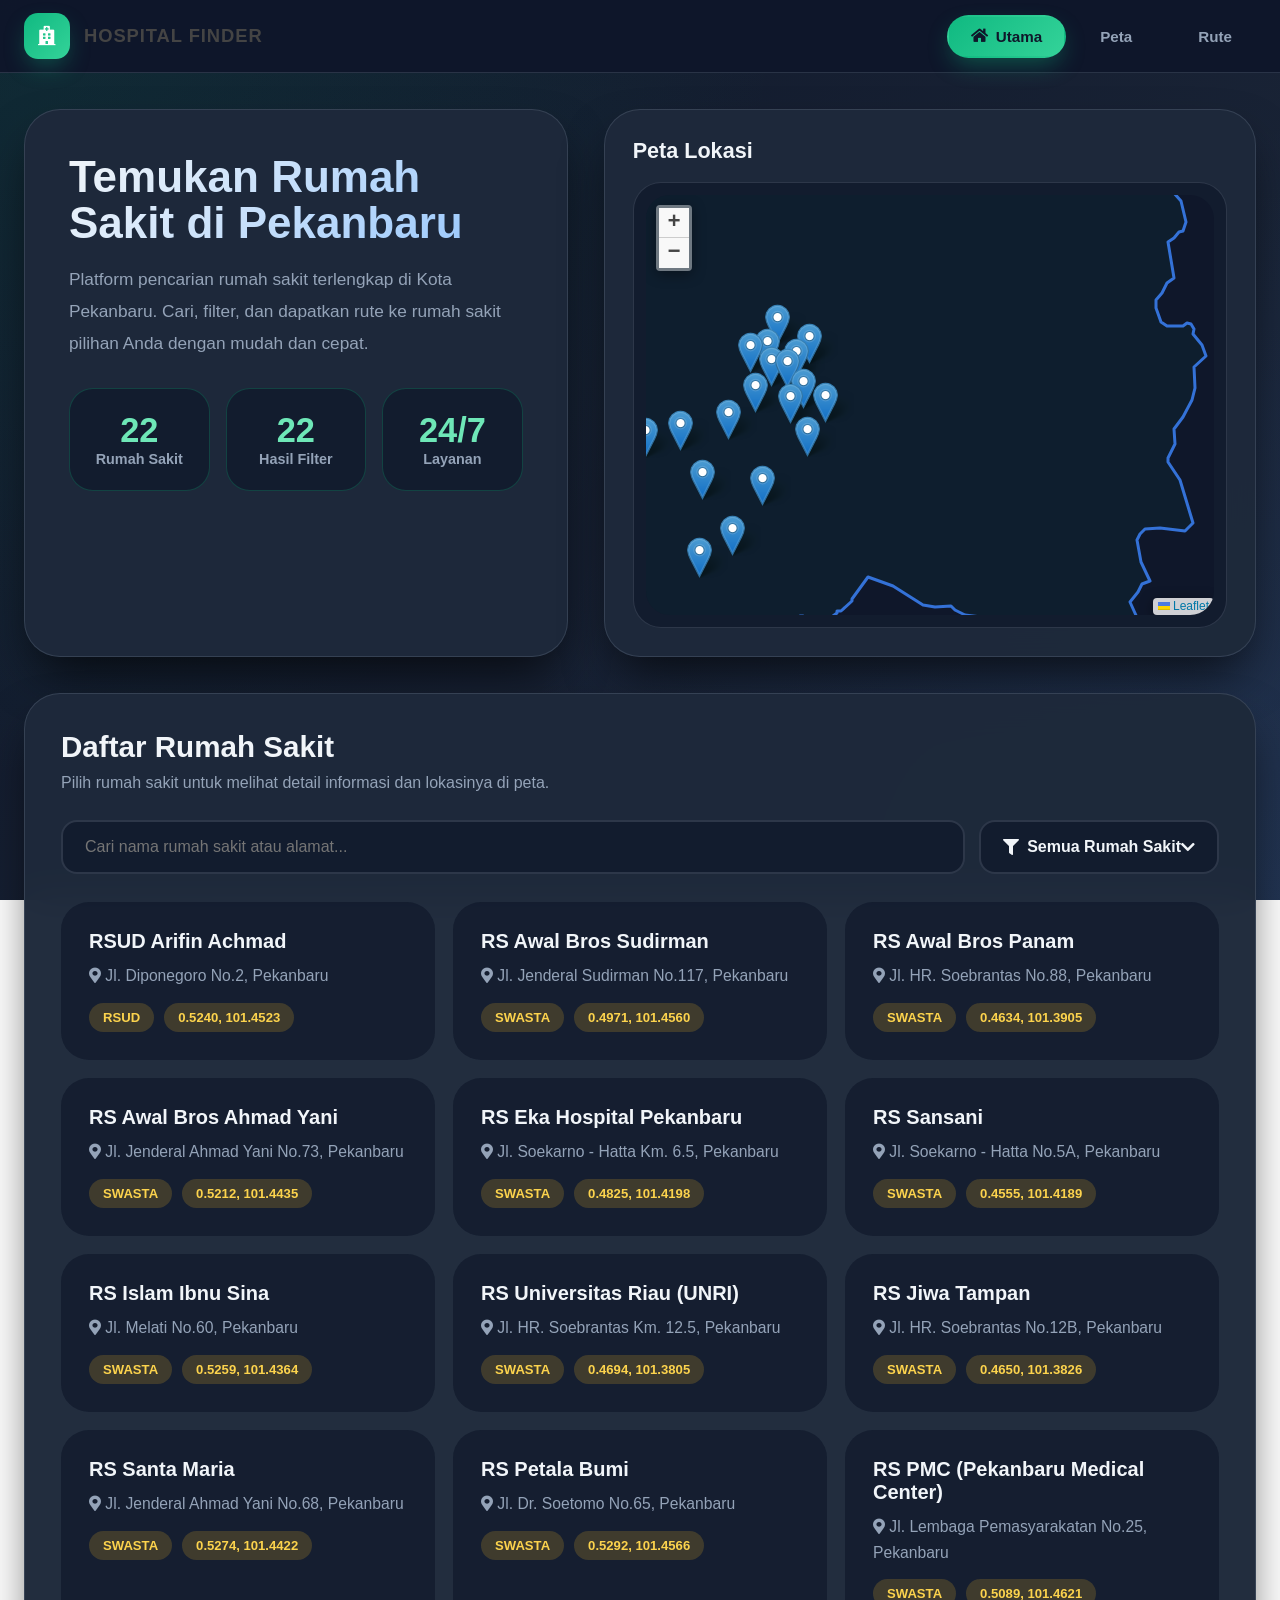
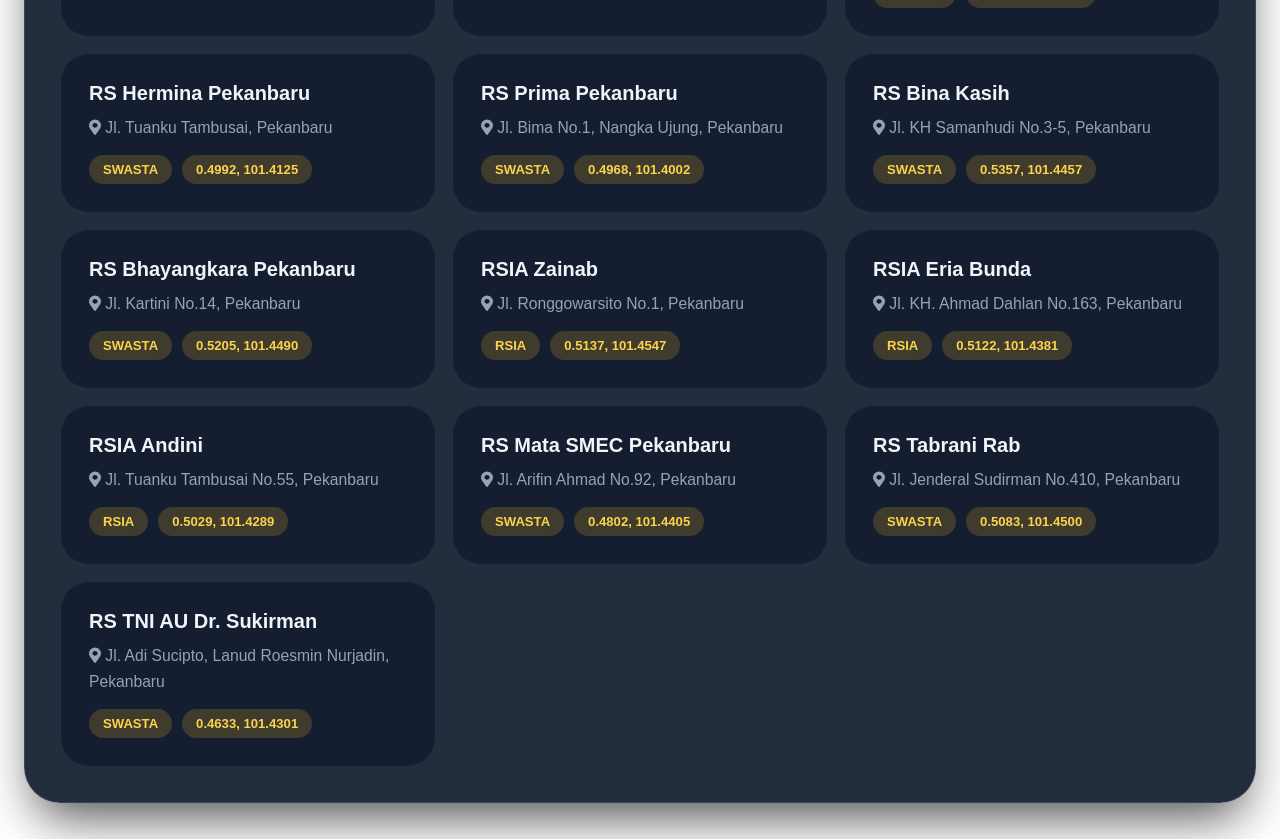
==== commit af8d8a29: "penyesuaian resposive dan pembagian file" ====
--- a/index.html
+++ b/index.html
@@ -1,4 +1,4 @@
-<!doctype html>
+ <!doctype html>
 <html lang="id">
 <head>
     <meta charset="utf-8">
@@ -13,512 +13,62 @@
     <link rel="stylesheet" href="css/fontawesome-all.min.css">
     <link rel="stylesheet" href="css/leaflet.photon.css">
     <link rel="stylesheet" href="css/leaflet-measure.css">
-    <style>
-        .location-input-group {
-            display: flex;
-            flex-direction: column;
-            gap: 10px;
-        }
-    :root {
-        --bg: #0f172a;
-        --bg-accent: #1e293b;
-        --surface: rgba(30, 41, 59, 0.98);
-        --surface-strong: #1e293b;
-        --text: #f1f5f9;
-        --muted: #94a3b8;
-        --line: rgba(148, 163, 184, 0.2);
-        --brand: #10b981;
-        --brand-dark: #059669;
-        --brand-soft: rgba(16, 185, 129, 0.15);
-        --warm: #fbbf24;
-        --shadow: 0 25px 50px -12px rgba(0, 0, 0, 0.7);
-        --gradient-1: linear-gradient(135deg, #0f172a 0%, #1e293b 100%);
-        --gradient-2: linear-gradient(135deg, #10b981 0%, #34d399 100%);
-        --gradient-blue: linear-gradient(135deg, #3b82f6 0%, #60a5fa 100%);
-    }
-    * { box-sizing: border-box; }
-    html, body { margin:0; padding:0; min-height:100%; overflow-x:hidden; }
-    html { overflow-y:auto !important; scroll-behavior:smooth; }
-    body {
-        font-family: 'Segoe UI', -apple-system, BlinkMacSystemFont, Roboto, Oxygen, Ubuntu, Cantarell, sans-serif;
-        color: var(--text);
-        background: 
-            radial-gradient(circle at 0% 0%, rgba(16, 185, 129, 0.12) 0%, transparent 50%),
-            radial-gradient(circle at 100% 100%, rgba(59, 130, 246, 0.12) 0%, transparent 50%),
-            var(--gradient-1);
-        background-attachment: fixed;
-    }
-    .navbar {
-        position: sticky; top:0; z-index:2000;
-        background: rgba(15,23,42,0.98); backdrop-filter: blur(25px);
-        border-bottom:1px solid var(--line);
-    }
-    .navbar-content {
-        max-width:1400px; margin:0 auto; padding:0 24px;
-        display:flex; align-items:center; justify-content:space-between;
-        height:72px;
-    }
-    .navbar-brand {
-        display:flex; align-items:center; gap:14px;
-        font-weight:900; letter-spacing:0.05em; text-transform:uppercase;
-        font-size:1.15rem; color:var(--text); text-decoration:none;
-    }
-    .navbar-brand-icon {
-        width:46px; height:46px; display:grid; place-items:center;
-        border-radius:14px; background:var(--gradient-2); color:#fff;
-        font-size:1.25rem; box-shadow:0 10px 25px -5px rgba(16,185,129,0.4);
-    }
-    .navbar-menu { display:flex; gap:10px; }
-    .navbar-link {
-        padding:11px 22px; border-radius:999px;
-        background:transparent; border:2px solid transparent;
-        color:var(--muted); font-size:0.95rem; font-weight:700;
-        cursor:pointer; transition:all 0.3s ease;
-    }
-    .navbar-link:hover { background:rgba(148,163,184,0.1); color:var(--text); }
-    .navbar-link.active { background:var(--gradient-2); color:#0f172a; border-color:transparent; box-shadow:0 10px 25px -5px rgba(16,185,129,0.4); }
-    .page-container { max-width:1400px; margin:0 auto; padding:36px 24px; }
-    .page { display:none; animation:fadeIn 0.4s ease-out; }
-    .page.active { display:block; }
-    @keyframes fadeIn { from { opacity:0; transform:translateY(15px); } to { opacity:1; transform:translateY(0); } }
-    
-    /* HOME PAGE */
-    .home-hero { display:grid; grid-template-columns:1fr 1.2fr; gap:36px; margin-bottom:36px; }
-    .home-info {
-        background:var(--surface); border:1px solid var(--line); border-radius:36px;
-        padding:44px; box-shadow:var(--shadow); backdrop-filter:blur(20px);
-    }
-    .home-info h1 {
-        margin:0 0 18px; font-size:2.75rem; font-weight:900;
-        background:linear-gradient(135deg, #f1f5f9 0%, #93c5fd 100%);
-        -webkit-background-clip:text; -webkit-text-fill-color:transparent; background-clip:text;
-        line-height:1.05;
-    }
-    .home-info p { color:var(--muted); line-height:1.85; font-size:1.08rem; margin:0 0 28px; }
-    .home-stats { display:grid; grid-template-columns:repeat(3,1fr); gap:16px; }
-    .stat-card {
-        background:rgba(15,23,42,0.7); border:1px solid rgba(16,185,129,0.25);
-        border-radius:24px; padding:22px 18px; text-align:center; transition:all 0.3s ease;
-    }
-    .stat-card:hover { transform:translateY(-4px); border-color:rgba(16,185,129,0.5); box-shadow:0 20px 25px -5px rgba(16,185,129,0.2); }
-    .stat-card strong { display:block; font-size:2.15rem; color:#6ee7b7; font-weight:900; }
-    .stat-card span { color:var(--muted); font-size:0.9rem; font-weight:600; }
-    .home-map-card {
-        background:var(--surface); border:1px solid var(--line); border-radius:36px;
-        padding:28px; box-shadow:var(--shadow); backdrop-filter:blur(20px);
-    }
-    .home-map-frame { padding:12px; border-radius:28px; background:rgba(15,23,42,0.7); border:1px solid rgba(148,163,184,0.2); }
-    .home-map { width:100%; height:420px; border-radius:24px; overflow:hidden; }
-    .home-hospitals {
-        background:var(--surface); border:1px solid var(--line); border-radius:36px;
-        padding:36px; box-shadow:var(--shadow); backdrop-filter:blur(20px);
-    }
-    .home-hospitals h2 { margin:0 0 10px; font-size:1.85rem; font-weight:900; }
-    .home-hospitals p { margin:0 0 28px; color:var(--muted); font-size:1rem; }
-    .filter-bar { display:flex; gap:14px; margin-bottom:28px; flex-wrap:wrap; align-items:stretch; }
-    .filter-bar input {
-        flex:1; min-width:260px; padding:16px 22px; border-radius:16px;
-        border:2px solid rgba(148,163,184,0.2); background:rgba(15,23,42,0.7);
-        color:var(--text); font-size:1rem; outline:none; transition:all 0.3s ease;
-    }
-    .filter-bar input:focus { border-color:var(--brand); box-shadow:0 0 0 6px rgba(16,185,129,0.15); transform:translateY(-1px); }
-    .custom-select {
-        position:relative; min-width:200px; z-index:10;
-    }
-    .custom-select-trigger {
-        display:flex; align-items:center; justify-content:space-between;
-        padding:16px 22px; border-radius:16px;
-        background:rgba(15,23,42,0.7); border:2px solid rgba(148,163,184,0.2);
-        color:var(--text); font-weight:700; cursor:pointer;
-        transition:all 0.3s ease;
-    }
-    .custom-select-trigger:hover { border-color:rgba(16,185,129,0.4); transform:translateY(-1px); }
-    .custom-select.active .custom-select-trigger { border-color:var(--brand); box-shadow:0 0 0 6px rgba(16,185,129,0.15); }
-    .custom-select.active .fa-chevron-down { transform:rotate(180deg); }
-    .custom-select-value { display:flex; align-items:center; gap:8px; }
-    .fa-chevron-down { transition:all 0.3s ease; }
-    .custom-select-options {
-        position:absolute; top:calc(100% + 10px); left:0; right:0;
-        background:rgba(15,23,42,0.95); backdrop-filter:blur(10px);
-        border:2px solid rgba(148,163,184,0.2); border-radius:16px;
-        padding:8px; overflow:hidden; max-height:0; opacity:0;
-        transition:all 0.3s ease; z-index:100;
-    }
-    .custom-select.active .custom-select-options { max-height:250px; opacity:1; overflow-y:auto; }
-    .custom-option {
-        display:flex; align-items:center; gap:10px;
-        padding:12px 16px; border-radius:12px;
-        color:var(--muted); font-weight:700; cursor:pointer;
-        transition:all 0.3s ease;
-    }
-    .custom-option:hover { background:rgba(16,185,129,0.1); color:#6ee7b7; transform:translateX(4px); }
-    .custom-option.active { background:var(--gradient-2); color:#0f172a; font-weight:800; }
-    .custom-select-options::-webkit-scrollbar { width:5px; }
-    .custom-select-options::-webkit-scrollbar-track { background:rgba(15,23,42,0.3); border-radius:10px; }
-    .custom-select-options::-webkit-scrollbar-thumb { background:rgba(148,163,184,0.4); border-radius:10px; }
-    .hospital-grid { display:grid; grid-template-columns:repeat(auto-fill, minmax(340px,1fr)); gap:18px; }
-    .hospital-card {
-        background:rgba(15,23,42,0.7); border:2px solid transparent; border-radius:28px;
-        padding:26px; cursor:pointer; transition:all 0.3s ease;
-    }
-    .hospital-card:hover { transform:translateY(-5px); border-color:rgba(16,185,129,0.4); box-shadow:0 25px 50px -12px rgba(16,185,129,0.25); }
-    .hospital-card h3 { margin:0 0 10px; font-size:1.25rem; font-weight:800; }
-    .hospital-card p { margin:0 0 14px; color:var(--muted); font-size:0.98rem; line-height:1.65; }
-    .hospital-card-tags { display:flex; gap:10px; flex-wrap:wrap; }
-    .hospital-card-tags span { padding:7px 14px; border-radius:999px; background:rgba(251,191,36,0.18); color:#fcd34d; font-size:0.82rem; font-weight:800; }
-    
-    /* FULL MAP PAGE */
-    .full-map-container {
-        background:var(--surface); border:1px solid var(--line); border-radius:36px;
-        padding:28px; box-shadow:var(--shadow); backdrop-filter:blur(20px);
-    }
-    .full-map-frame { padding:12px; border-radius:28px; background:rgba(15,23,42,0.7); border:1px solid rgba(148,163,184,0.2); }
-    .full-map { width:100%; height:calc(100vh - 200px); min-height:550px; border-radius:24px; overflow:hidden; }
-    
-    /* ROUTE PAGE */
-    .route-layout { display:grid; grid-template-columns:460px 1fr; gap:28px; height:calc(100vh - 160px); min-height:680px; }
-    .route-panel {
-        background:var(--surface); border:1px solid var(--line); border-radius:36px;
-        padding:28px; box-shadow:var(--shadow); backdrop-filter:blur(20px);
-        overflow-y:auto; display:flex; flex-direction:column; gap:18px;
-    }
-    .route-panel::-webkit-scrollbar { width:6px; }
-    .route-panel::-webkit-scrollbar-track { background:rgba(15,23,42,0.3); border-radius:10px; }
-    .route-panel::-webkit-scrollbar-thumb { background:rgba(148,163,184,0.4); border-radius:10px; }
-    .route-panel::-webkit-scrollbar-thumb:hover { background:rgba(16,185,129,0.6); }
-    .route-panel-header h2 { margin:0 0 10px; font-size:1.9rem; font-weight:900; }
-    .route-panel-header p { margin:0; color:var(--muted); font-size:1rem; }
-    
-    /* Route Type Toggle */
-    .route-type-toggle {
-        display:grid; grid-template-columns:1fr 1fr; gap:10px;
-        background:rgba(15,23,42,0.7); border:2px solid rgba(148,163,184,0.2);
-        padding:8px; border-radius:20px;
-    }
-    .route-type-btn {
-        padding:14px; border-radius:16px; border:none;
-        background:transparent; color:var(--muted);
-        font-size:0.98rem; font-weight:800; cursor:pointer;
-        transition:all 0.3s ease; display:flex; align-items:center; justify-content:center; gap:8px;
-    }
-    .route-type-btn.active {
-        background:var(--gradient-2); color:#0f172a; box-shadow:0 8px 20px -5px rgba(16,185,129,0.4);
-    }
-    .route-type-btn:nth-child(2).active { background:var(--gradient-blue); box-shadow:0 8px 20px -5px rgba(59,130,246,0.4); }
-    
-    .location-card {
-        background:rgba(15,23,42,0.8); border:2px solid rgba(148,163,184,0.15);
-        border-radius:20px; padding:18px; transition:all 0.3s ease;
-    }
-    .location-card:hover { border-color:rgba(16,185,129,0.4); box-shadow:0 8px 25px -10px rgba(16,185,129,0.15); }
-    .location-card-header { display:flex; align-items:center; gap:12px; margin-bottom:12px; }
-    .location-badge { width:42px; height:42px; border-radius:12px; display:grid; place-items:center; font-weight:900; font-size:1.05rem; }
-    .location-badge.start { background:linear-gradient(135deg, rgba(59,130,246,0.2), rgba(59,130,246,0.1)); color:#60a5fa; }
-    .location-badge.end { background:linear-gradient(135deg, rgba(239,68,68,0.2), rgba(239,68,68,0.1)); color:#fca5a5; }
-    .location-card-header h4 { margin:0; font-size:1.02rem; font-weight:800; line-height:1.2; }
-    .location-card-header span { font-size:0.82rem; color:var(--muted); }
-    .location-input-group { display:flex; gap:8px; margin-bottom:10px; }
-    .location-input-group input {
-        flex:1; padding:13px 16px; border-radius:14px;
-        border:2px solid rgba(148,163,184,0.18); background:rgba(15,23,42,0.6);
-        color:var(--text); font-size:0.95rem; outline:none; transition:all 0.3s ease;
-    }
-    .location-input-group input:focus { border-color:var(--brand); box-shadow:0 0 0 5px rgba(16,185,129,0.12); transform:none; }
-    .location-actions { display:grid; grid-template-columns:1fr 1fr; gap:8px; }
-    .action-btn {
-        padding:11px 14px; border-radius:12px; border:2px solid rgba(148,163,184,0.18);
-        background:rgba(15,23,42,0.6); color:var(--text); cursor:pointer;
-        transition:all 0.3s ease; font-weight:700; font-size:0.88rem;
-        display:flex; align-items:center; justify-content:center; gap:7px;
-    }
-    .action-btn:hover { border-color:var(--brand); background:rgba(16,185,129,0.1); color:#6ee7b7; transform:translateY(-1px); }
-    .action-btn.primary { background:var(--gradient-2); border-color:transparent; color:#0f172a; }
-    .action-btn.primary:hover { box-shadow:0 8px 20px -5px rgba(16,185,129,0.4); transform:translateY(-1px); }
-    
-    .main-actions { display:flex; flex-direction:column; gap:12px; }
-    .main-btn {
-        padding:18px; border:none; border-radius:18px;
-        background:var(--gradient-2); color:#0f172a;
-        font-size:1.15rem; font-weight:900; cursor:pointer;
-        transition:all 0.3s ease; display:flex; align-items:center; justify-content:center; gap:10px;
-    }
-    .main-btn:hover { transform:translateY(-3px); box-shadow:0 20px 35px -5px rgba(16,185,129,0.6); }
-    .main-btn.loading { opacity:0.7; cursor:not-allowed; }
-    .main-btn.secondary {
-        background:rgba(15,23,42,0.7); color:var(--text);
-        border:2px solid rgba(148,163,184,0.2);
-    }
-    .main-btn.secondary:hover { box-shadow:none; border-color:var(--brand); transform:translateY(-2px); }
-    
-    .route-summary {
-        background:rgba(15,23,42,0.7); border:2px solid rgba(16,185,129,0.3);
-        border-radius:24px; padding:24px;
-    }
-    .route-summary h3 { margin:0 0 16px; font-size:1.3rem; font-weight:800; color:#6ee7b7; display:flex; align-items:center; gap:10px; }
-    .route-stats { display:grid; grid-template-columns:1fr 1fr; gap:14px; margin-bottom:20px; }
-    .route-stat { padding:18px 14px; border-radius:18px; background:rgba(15,23,42,0.5); border:1px solid rgba(148,163,184,0.2); text-align:center; }
-    .route-stat strong { display:block; font-size:1.65rem; color:#6ee7b7; font-weight:900; }
-    .route-stat span { color:var(--muted); font-size:0.88rem; font-weight:600; }
-    .route-directions {
-        max-height:280px; overflow-y:auto; padding-right:6px;
-    }
-    .route-directions::-webkit-scrollbar { width:5px; }
-    .route-directions::-webkit-scrollbar-track { background:rgba(15,23,42,0.3); border-radius:10px; }
-    .route-directions::-webkit-scrollbar-thumb { background:rgba(148,163,184,0.4); border-radius:10px; }
-    .route-directions::-webkit-scrollbar-thumb:hover { background:rgba(16,185,129,0.6); }
-    .route-direction {
-        display:flex; gap:14px; padding:14px 0; border-bottom:1px solid rgba(148,163,184,0.15);
-    }
-    .route-direction:last-child { border-bottom:none; }
-    .direction-icon {
-        width:40px; height:40px; border-radius:12px; background:linear-gradient(135deg, #10b981, #059669);
-        display:grid; place-items:center; color:#ffffff; flex-shrink:0; font-size:1.15rem; box-shadow:0 4px 10px rgba(16,185,129,0.3);
-    }
-    .direction-text { flex:1; }
-    .direction-text strong { display:block; font-size:0.98rem; margin-bottom:4px; }
-    .direction-text small { color:var(--muted); font-size:0.86rem; }
-    
-    .guide-box {
-        background:rgba(59,130,246,0.1); border:1px solid rgba(59,130,246,0.25);
-        border-radius:24px; padding:22px;
-    }
-    .guide-box h4 { margin:0 0 14px; color:#93c5fd; display:flex; align-items:center; gap:10px; font-size:1rem; font-weight:800; }
-    .guide-box ul { margin:0; padding-left:20px; color:var(--muted); line-height:2; font-size:0.95rem; }
-    
-    .route-map-container {
-        background:var(--surface); border:1px solid var(--line); border-radius:36px;
-        padding:28px; box-shadow:var(--shadow); backdrop-filter:blur(20px);
-    }
-    .route-map-frame { padding:12px; border-radius:28px; background:rgba(15,23,42,0.7); border:1px solid rgba(148,163,184,0.2); height:100%; }
-    .route-map { width:100%; height:100%; min-height:100%; border-radius:24px; overflow:hidden; }
-    
-    /* MODAL */
-    .modal-overlay {
-        position:fixed; top:0; left:0; right:0; bottom:0;
-        background:rgba(0,0,0,0.75); backdrop-filter:blur(8px);
-        display:none; align-items:center; justify-content:center; z-index:3000; padding:20px;
-    }
-    .modal-overlay.active { display:flex; animation:fadeInModal 0.25s ease-out; }
-    @keyframes fadeInModal { from { opacity:0; } to { opacity:1; } }
-    .modal {
-        background:var(--surface); border:1px solid var(--line); border-radius:32px;
-        box-shadow:0 50px 100px -20px rgba(0,0,0,0.7);
-        width:100%; max-width:600px; max-height:85vh; overflow:hidden;
-        display:flex; flex-direction:column; animation:slideUpModal 0.3s ease-out;
-    }
-    @keyframes slideUpModal { from { transform:translateY(30px); opacity:0; } to { transform:translateY(0); opacity:1; } }
-    .modal-header { padding:28px 28px 20px; border-bottom:1px solid var(--line); }
-    .modal-header h3 { margin:0 0 8px; font-size:1.5rem; font-weight:900; }
-    .modal-header p { margin:0; color:var(--muted); font-size:0.98rem; }
-    .modal-search { padding:0 28px 18px; }
-    .modal-search input {
-        width:100%; padding:16px 20px; border-radius:18px;
-        border:2px solid rgba(148,163,184,0.2); background:rgba(15,23,42,0.7);
-        color:var(--text); font-size:1rem; outline:none; transition:all 0.3s ease;
-    }
-    .modal-search input:focus { border-color:var(--brand); box-shadow:0 0 0 6px rgba(16,185,129,0.15); }
-    .modal-list { flex:1; overflow-y:auto; padding:8px 28px 28px; }
-    .hospital-option {
-        background:rgba(15,23,42,0.7); border:2px solid rgba(148,163,184,0.2);
-        border-radius:20px; padding:18px; margin-bottom:12px; cursor:pointer;
-        transition:all 0.3s ease;
-    }
-    .hospital-option:hover { transform:translateY(-2px); border-color:rgba(16,185,129,0.4); background:rgba(16,185,129,0.1); box-shadow:0 15px 30px -10px rgba(16,185,129,0.25); }
-    .hospital-option h4 { margin:0 0 6px; font-size:1.1rem; font-weight:800; }
-    .hospital-option p { margin:0; color:var(--muted); font-size:0.95rem; }
-    .hospital-option small { display:block; margin-top:8px; color:#6ee7b7; font-size:0.85rem; font-weight:700; }
-    
-    /* LEAFLET */
-    .leaflet-container { font-family:'Segoe UI', sans-serif; background:#0f172a !important; }
-    .leaflet-popup-content-wrapper { background:#1e293b; color:#f1f5f9; border-radius:18px; border:1px solid rgba(148,163,184,0.2); }
-    .leaflet-popup-tip { background:#1e293b; }
-    .leaflet-popup-content { margin:18px; }
-    .popup-title { font-weight:800; font-size:1.1rem; margin-bottom:10px; }
-    .popup-info { color:var(--muted); font-size:0.92rem; line-height:1.6; margin-bottom:14px; }
-    .popup-btn {
-        width:100%; padding:12px; border:none; border-radius:14px;
-        background:var(--gradient-2); color:#0f172a; font-weight:800;
-        cursor:pointer; transition:all 0.3s ease;
-    }
-    .popup-btn:hover { transform:translateY(-2px); box-shadow:0 10px 25px -5px rgba(16,185,129,0.4); }
-    
-    @media (max-width:1100px) {
-        .home-hero, .route-layout { grid-template-columns:1fr; }
-        .route-panel { max-height:520px; }
-    }
-    @media (max-width:768px) {
-        .navbar-content { padding:0 16px; }
-        .navbar-link { padding:9px 16px; font-size:0.88rem; }
-        .page-container { padding:28px 16px; }
-        .hospital-grid { grid-template-columns:1fr; }
-        .location-actions { grid-template-columns:1fr; }
-    }
-    </style>
+    <link rel="stylesheet" href="css/app.css">
     <title>Info Rumah Sakit Pekanbaru</title>
 </head>
-<body>
+<body data-page="home">
     <nav class="navbar">
         <div class="navbar-content">
-            <a href="#" class="navbar-brand">
+            <a href="index.html" class="navbar-brand">
                 <div class="navbar-brand-icon"><i class="fas fa-hospital"></i></div>
                 <span>Hospital Finder</span>
             </a>
             <div class="navbar-menu">
-                <button class="navbar-link active" data-page="home"><i class="fas fa-home"></i> Utama</button>
-                <button class="navbar-link" data-page="map"><i class="fas fa-map"></i> Peta</button>
-                <button class="navbar-link" data-page="route"><i class="fas fa-route"></i> Rute</button>
+              <button class="navbar-link active" data-page="home"  onclick="location.href='index.html'"><i class="fas fa-home" ></i> Utama</button>
+                <button class="navbar-link" data-page="map" onclick="location.href='peta.html'"></i> Peta</button>
+                <button class="navbar-link" data-page="route"  onclick="location.href='rute.html'"><i class="fas fa-route"></i> Rute</button>
             </div>
         </div>
     </nav>
 
     <div class="page-container">
-        <div class="page active" id="page-home">
-            <div class="home-hero">
-                <div class="home-info">
-                    <h1>Temukan Rumah Sakit di Pekanbaru</h1>
-                    <p>Platform pencarian rumah sakit terlengkap di Kota Pekanbaru. Cari, filter, dan dapatkan rute ke rumah sakit pilihan Anda dengan mudah dan cepat.</p>
-                    <div class="home-stats">
-                        <div class="stat-card"><strong id="home-total-hospitals">0</strong><span>Rumah Sakit</span></div>
-                        <div class="stat-card"><strong id="home-filtered-hospitals">0</strong><span>Hasil Filter</span></div>
-                        <div class="stat-card"><strong>24/7</strong><span>Layanan</span></div>
-                    </div>
-                </div>
-                <div class="home-map-card">
-                    <h2 style="margin:0 0 18px;font-size:1.35rem;font-weight:800;">Peta Lokasi</h2>
-                    <div class="home-map-frame"><div id="home-map" class="home-map"></div></div>
+        <div class="home-hero">
+            <div class="home-info">
+                <h1>Temukan Rumah Sakit di Pekanbaru</h1>
+                <p>Platform pencarian rumah sakit terlengkap di Kota Pekanbaru. Cari, filter, dan dapatkan rute ke rumah sakit pilihan Anda dengan mudah dan cepat.</p>
+                <div class="home-stats">
+                    <div class="stat-card"><strong id="home-total-hospitals">0</strong><span>Rumah Sakit</span></div>
+                    <div class="stat-card"><strong id="home-filtered-hospitals">0</strong><span>Hasil Filter</span></div>
+                    <div class="stat-card"><strong>24/7</strong><span>Layanan</span></div>
                 </div>
             </div>
-            <div class="home-hospitals">
-                <h2>Daftar Rumah Sakit</h2>
-                <p>Pilih rumah sakit untuk melihat detail informasi dan lokasinya di peta.</p>
-                <div class="filter-bar">
-                    <input type="text" id="home-search" placeholder="Cari nama rumah sakit atau alamat...">
-                    <div class="custom-select">
-                        <div class="custom-select-trigger">
-                            <span class="custom-select-value" id="filter-value">
-                                <i class="fas fa-filter"></i> Semua Rumah Sakit
-                            </span>
-                            <i class="fas fa-chevron-down"></i>
-                        </div>
-                        <div class="custom-select-options" id="filter-options">
-                            <div class="custom-option active" data-filter="all"><i class="fas fa-hospital"></i> Semua Rumah Sakit</div>
-                            <div class="custom-option" data-filter="rsud"><i class="fas fa-hospital-alt"></i> RSUD</div>
-                            <div class="custom-option" data-filter="rsia"><i class="fas fa-heartbeat"></i> RSIA</div>
-                            <div class="custom-option" data-filter="swasta"><i class="fas fa-clinic-medical"></i> Swasta</div>
-                        </div>
-                    </div>
-                </div>
-                <div class="hospital-grid" id="hospital-grid"></div>
+            <div class="home-map-card">
+                <h2 style="margin:0 0 18px;font-size:1.35rem;font-weight:800;">Peta Lokasi</h2>
+                <div class="home-map-frame"><div id="home-map" class="home-map"></div></div>
             </div>
         </div>
 
-        <div class="page" id="page-map">
-            <div class="full-map-container">
-                <div class="full-map-frame"><div id="full-map" class="full-map"></div></div>
-            </div>
-        </div>
-
-        <div class="page" id="page-route">
-            <div class="route-layout">
-                <div class="route-panel">
-                    <div class="route-panel-header">
-                        <h2>Rute Perjalanan</h2>
-                        <p>Atur lokasi awal & tujuan, lalu pilih jenis rute yang diinginkan!</p>
+        <div class="home-hospitals">
+            <h2>Daftar Rumah Sakit</h2>
+            <p>Pilih rumah sakit untuk melihat detail informasi dan lokasinya di peta.</p>
+            <div class="filter-bar">
+                <input type="text" id="home-search" placeholder="Cari nama rumah sakit atau alamat...">
+                <div class="custom-select">
+                    <div class="custom-select-trigger">
+                        <span class="custom-select-value" id="filter-value">
+                            <i class="fas fa-filter"></i> Semua Rumah Sakit
+                        </span>
+                        <i class="fas fa-chevron-down"></i>
                     </div>
-                    
-                    <div class="route-type-toggle">
-                        <button class="route-type-btn active" id="route-fastest" data-type="fastest">
-                            <i class="fas fa-bolt"></i> Rute Tercepat
-                        </button>
-                        <button class="route-type-btn" id="route-shortest" data-type="shortest">
-                            <i class="fas fa-route"></i> Rute Normal (Terpendek)
-                        </button>
-                    </div>
-                    
-                    <div class="location-card">
-                        <div class="location-card-header">
-                            <div class="location-badge start">A</div>
-                            <div>
-                                <h4>Lokasi Awal</h4>
-                                <span>Titik keberangkatan Anda</span>
-                            </div>
-                        </div>
-                        <div class="location-input-group">
-                            <input type="text" id="route-start-name" placeholder="Masukkan nama lokasi...">
-                        </div>
-                        <div class="location-input-group">
-                            <input type="text" id="route-start-lat" class="coord-input" placeholder="Latitude (misal: 0.5240)">
-                            <input type="text" id="route-start-lng" class="coord-input" placeholder="Longitude (misal: 101.4523)">
-                        </div>
-                        <div class="location-actions">
-                            <button class="action-btn primary" id="use-my-location"><i class="fas fa-crosshairs"></i> Lokasi Saya</button>
-                            <button class="action-btn" id="set-start-manual"><i class="fas fa-check"></i> Terapkan</button>
-                        </div>
-                    </div>
-                    
-                    <div class="location-card">
-                        <div class="location-card-header">
-                            <div class="location-badge end">B</div>
-                            <div>
-                                <h4>Lokasi Tujuan</h4>
-                                <span>Rumah sakit yang dituju</span>
-                            </div>
-                        </div>
-                        <div class="location-input-group">
-                            <input type="text" id="route-end-name" placeholder="Pilih rumah sakit...">
-                        </div>
-                        <div class="location-input-group">
-                            <input type="text" id="route-end-lat" class="coord-input" placeholder="Latitude (misal: 0.4971)">
-                            <input type="text" id="route-end-lng" class="coord-input" placeholder="Longitude (misal: 101.4560)">
-                        </div>
-                        <div class="location-actions">
-                            <button class="action-btn primary" id="select-hospital"><i class="fas fa-hospital"></i> Pilih RS</button>
-                            <button class="action-btn" id="set-end-manual"><i class="fas fa-check"></i> Terapkan</button>
-                        </div>
-                    </div>
-                    
-                    <div class="main-actions">
-                        <button class="main-btn" id="calculate-route"><i class="fas fa-route"></i> Hitung & Tampilkan Rute</button>
-                        <button class="main-btn secondary" id="clear-route"><i class="fas fa-redo"></i> Reset Semua</button>
-                    </div>
-                    
-                    <div class="route-summary" id="route-summary" style="display:none;">
-                        <h3><i class="fas fa-map-marked-alt"></i> Ringkasan Rute</h3>
-                        <div class="route-stats">
-                            <div class="route-stat"><strong id="route-distance">-</strong><span>Jarak</span></div>
-                            <div class="route-stat"><strong id="route-duration">-</strong><span>Est. Waktu</span></div>
-                        </div>
-                        <h4 style="margin:0 0 12px; color:#cbd5e1; font-size:1rem;"><i class="fas fa-list-ul"></i> Petunjuk Arah</h4>
-                        <div class="route-directions" id="route-directions"></div>
-                    </div>
-                    
-                    <div class="guide-box">
-                        <h4><i class="fas fa-lightbulb"></i> Panduan Cepat</h4>
-                        <ul>
-                            <li><strong>Klik peta</strong> untuk menetapkan titik A & B secara langsung</li>
-                            <li><strong>Pilih RS</strong> untuk menentukan tujuan dengan cepat</li>
-                            <li><strong>Lokasi Saya</strong> untuk mendeteksi posisi Anda secara otomatis</li>
-                            <li><strong>Pilih jenis rute</strong> antara tercepat atau terpendek</li>
-                        </ul>
+                    <div class="custom-select-options" id="filter-options">
+                        <div class="custom-option active" data-filter="all"><i class="fas fa-hospital"></i> Semua Rumah Sakit</div>
+                        <div class="custom-option" data-filter="rsud"><i class="fas fa-hospital-alt"></i> RSUD</div>
+                        <div class="custom-option" data-filter="rsia"><i class="fas fa-heartbeat"></i> RSIA</div>
+                        <div class="custom-option" data-filter="swasta"><i class="fas fa-clinic-medical"></i> Swasta</div>
                     </div>
                 </div>
-                <div class="route-map-container">
-                    <div class="route-map-frame"><div id="route-map" class="route-map"></div></div>
-                </div>
             </div>
-        </div>
-    </div>
-
-    <div class="modal-overlay" id="hospital-modal">
-        <div class="modal">
-            <div class="modal-header">
-                <h3><i class="fas fa-hospital"></i> Pilih Rumah Sakit</h3>
-                <p>Cari dan pilih rumah sakit tujuan Anda</p>
-            </div>
-            <div class="modal-search">
-                <input type="text" id="modal-search" placeholder="Cari nama rumah sakit...">
-            </div>
-            <div class="modal-list" id="modal-list"></div>
+            <div class="hospital-grid" id="hospital-grid"></div>
         </div>
     </div>
 
@@ -537,598 +87,6 @@
     <script src="js/leaflet-measure.js"></script>
     <script src="data/Batas_Administrasi_Pekanbaru_1.js"></script>
     <script src="data/Sebaran_Rumah_Sakit_2.js"></script>
-    <script>
-    let hospitalData = [];
-    let homeMap, fullMap, routeMap;
-    let homeMarkers = [];
-    let routeMarkers = [];
-    let routeLine = null;
-    let startLocation = null;
-    let endLocation = null;
-    let currentFilter = 'all';
-    let searchQuery = '';
-    let watchId = null;
-    let currentRouteType = 'fastest';
-
-    document.addEventListener('DOMContentLoaded', function() {
-        if (typeof json_Sebaran_Rumah_Sakit_2 !== 'undefined') {
-            hospitalData = json_Sebaran_Rumah_Sakit_2.features.map((feature, index) => ({
-                id: index,
-                name: feature.properties.Nama_RS || 'Rumah Sakit ' + (index + 1),
-                address: feature.properties.Alamat || 'Alamat tidak tersedia',
-                lat: feature.geometry.coordinates[1],
-                lng: feature.geometry.coordinates[0],
-                type: getHospitalType(feature.properties.Nama_RS),
-                feature: feature
-            }));
-            updateStats();
-            renderHospitalGrid();
-            populateModalList();
-        }
-
-        initializeHomeMap();
-        initializeFullMap();
-        initializeRouteMap();
-
-        document.querySelectorAll('.navbar-link').forEach(btn => {
-            btn.addEventListener('click', function() { switchPage(this.dataset.page); });
-        });
-
-        document.getElementById('home-search').addEventListener('input', function() {
-            searchQuery = this.value.toLowerCase(); renderHospitalGrid();
-        });
-
-        // Custom Select
-        const customSelect = document.querySelector('.custom-select');
-        const selectTrigger = document.querySelector('.custom-select-trigger');
-        const selectOptions = document.querySelectorAll('.custom-option');
-        
-        selectTrigger.addEventListener('click', function(e) {
-            customSelect.classList.toggle('active');
-            e.stopPropagation();
-        });
-        
-        selectOptions.forEach(option => {
-            option.addEventListener('click', function() {
-                selectOptions.forEach(o => o.classList.remove('active'));
-                this.classList.add('active');
-                
-                document.getElementById('filter-value').innerHTML = this.innerHTML;
-                currentFilter = this.dataset.filter;
-                
-                customSelect.classList.remove('active');
-                renderHospitalGrid();
-            });
-        });
-        
-        document.addEventListener('click', function(e) {
-            if (!customSelect.contains(e.target)) {
-                customSelect.classList.remove('active');
-            }
-        });
-
-        // Route type toggle
-        document.querySelectorAll('.route-type-btn').forEach(btn => {
-            btn.addEventListener('click', function() {
-                document.querySelectorAll('.route-type-btn').forEach(b => b.classList.remove('active'));
-                this.classList.add('active');
-                currentRouteType = this.dataset.type;
-                if (routeLine) calculateRoute();
-            });
-        });
-
-        document.getElementById('use-my-location').addEventListener('click', toggleLocationTracking);
-        document.getElementById('select-hospital').addEventListener('click', openHospitalModal);
-        document.getElementById('set-start-manual').addEventListener('click', setStartFromInput);
-        document.getElementById('set-end-manual').addEventListener('click', setEndFromInput);
-        document.getElementById('calculate-route').addEventListener('click', calculateRoute);
-        document.getElementById('clear-route').addEventListener('click', clearRoute);
-        
-        document.getElementById('modal-search').addEventListener('input', filterModalList);
-        document.getElementById('hospital-modal').addEventListener('click', function(e) { if (e.target === this) closeModal(); });
-    });
-
-    function getHospitalType(name) {
-        name = name.toLowerCase();
-        if (name.includes('rsud')) return 'rsud';
-        if (name.includes('rsia')) return 'rsia';
-        if (name.includes('rumah sakit') || name.includes('rs ')) return 'swasta';
-        return 'other';
-    }
-
-    function updateStats() {
-        const filtered = filterHospitals();
-        document.getElementById('home-total-hospitals').textContent = hospitalData.length;
-        document.getElementById('home-filtered-hospitals').textContent = filtered.length;
-    }
-
-    function filterHospitals() {
-        return hospitalData.filter(hospital => {
-            const matchesSearch = hospital.name.toLowerCase().includes(searchQuery) || 
-                                 hospital.address.toLowerCase().includes(searchQuery);
-            const matchesFilter = currentFilter === 'all' || hospital.type === currentFilter;
-            return matchesSearch && matchesFilter;
-        });
-    }
-
-    function renderHospitalGrid() {
-        const filtered = filterHospitals();
-        document.getElementById('home-filtered-hospitals').textContent = filtered.length;
-        const grid = document.getElementById('hospital-grid');
-        grid.innerHTML = '';
-        filtered.forEach(hospital => {
-            const card = document.createElement('div');
-            card.className = 'hospital-card';
-            card.innerHTML = `
-                <h3>${hospital.name}</h3>
-                <p><i class="fas fa-map-marker-alt"></i> ${hospital.address}</p>
-                <div class="hospital-card-tags">
-                    <span>${hospital.type.toUpperCase()}</span>
-                    <span>${hospital.lat.toFixed(4)}, ${hospital.lng.toFixed(4)}</span>
-                </div>
-            `;
-            card.addEventListener('click', () => focusOnHospital(hospital, 'home'));
-            grid.appendChild(card);
-        });
-        updateHomeMapMarkers();
-    }
-
-    function focusOnHospital(hospital, mapType) {
-        const map = mapType === 'home' ? homeMap : routeMap;
-        if (map) map.flyTo([hospital.lat, hospital.lng], 16, { duration: 1.2 });
-    }
-
-    function selectHospitalAsDestination(lat, lng, name) {
-        setEndLocation([lat, lng], name);
-        setTimeout(() => {
-            switchPage('route');
-        }, 100);
-    }
-
-    function switchPage(page) {
-        document.querySelectorAll('.navbar-link').forEach(btn => btn.classList.remove('active'));
-        document.querySelector(`.navbar-link[data-page="${page}"]`).classList.add('active');
-        document.querySelectorAll('.page').forEach(p => p.classList.remove('active'));
-        document.getElementById('page-' + page).classList.add('active');
-        
-        setTimeout(() => {
-            if (page === 'home' && homeMap) homeMap.invalidateSize();
-            if (page === 'map' && fullMap) fullMap.invalidateSize();
-            if (page === 'route' && routeMap) routeMap.invalidateSize();
-        }, 100);
-    }
-
-    function createSmoothMapOptions() {
-        return {
-            zoomAnimation: true, zoomAnimationThreshold:4, fadeAnimation:true,
-            markerZoomAnimation:true, updateWhenZooming:false, updateWhenIdle:true,
-            worldCopyJump:true, maxZoom:22, minZoom:10,
-            inertia:true, inertiaDeceleration:3000, inertiaMaxSpeed:1500,
-            easeLinearity:0.2, wheelPxPerZoomLevel:100
-        };
-    }
-
-    function initializeHomeMap() {
-        const options = createSmoothMapOptions();
-        homeMap = L.map('home-map', options).fitBounds([[0.465791868258028,101.40559896922721],[0.564320375165608,101.5909158638663]]);
-        L.tileLayer('https://tile.openstreetmap.org/{z}/{x}/{y}.png', { maxZoom:19 }).addTo(homeMap);
-        
-        if (typeof json_Batas_Administrasi_Pekanbaru_1 !== 'undefined') {
-            L.geoJSON(json_Batas_Administrasi_Pekanbaru_1, {
-                style: () => ({
-                    color:'rgba(59,130,246,0.85)', weight:3,
-                    fillColor:'rgba(16,185,129,0.12)', fillOpacity:0.4
-                })
-            }).addTo(homeMap);
-        }
-        
-        updateHomeMapMarkers();
-    }
-
-    function updateHomeMapMarkers() {
-        if (!homeMap) return;
-        homeMarkers.forEach(m => homeMap.removeLayer(m));
-        homeMarkers = [];
-        filterHospitals().forEach(hospital => {
-            const marker = L.marker([hospital.lat, hospital.lng]).addTo(homeMap);
-            marker.bindPopup(createPopupContent(hospital));
-            homeMarkers.push(marker);
-        });
-    }
-
-    function initializeFullMap() {
-        const options = createSmoothMapOptions();
-        fullMap = L.map('full-map', options).fitBounds([[0.465791868258028,101.40559896922721],[0.564320375165608,101.5909158638663]]);
-        L.tileLayer('https://tile.openstreetmap.org/{z}/{x}/{y}.png', { maxZoom:22 }).addTo(fullMap);
-        
-        if (typeof json_Batas_Administrasi_Pekanbaru_1 !== 'undefined') {
-            L.geoJSON(json_Batas_Administrasi_Pekanbaru_1, {
-                style: () => ({
-                    color:'rgba(59,130,246,0.85)', weight:3,
-                    fillColor:'rgba(16,185,129,0.12)', fillOpacity:0.4
-                })
-            }).addTo(fullMap);
-        }
-        
-        hospitalData.forEach(hospital => {
-            const marker = L.marker([hospital.lat, hospital.lng]).addTo(fullMap);
-            marker.bindPopup(createPopupContent(hospital));
-        });
-    }
-
-    function initializeRouteMap() {
-        const options = createSmoothMapOptions();
-        routeMap = L.map('route-map', options).fitBounds([[0.465791868258028,101.40559896922721],[0.564320375165608,101.5909158638663]]);
-        L.tileLayer('https://tile.openstreetmap.org/{z}/{x}/{y}.png', { maxZoom:22 }).addTo(routeMap);
-        
-        if (typeof json_Batas_Administrasi_Pekanbaru_1 !== 'undefined') {
-            L.geoJSON(json_Batas_Administrasi_Pekanbaru_1, {
-                style: () => ({
-                    color:'rgba(59,130,246,0.85)', weight:3,
-                    fillColor:'rgba(16,185,129,0.12)', fillOpacity:0.4
-                })
-            }).addTo(routeMap);
-        }
-        
-        routeMap.on('click', function(e) {
-            if (!startLocation) setStartLocation(e.latlng, 'Lokasi yang dipilih');
-            else if (!endLocation) setEndLocation(e.latlng, 'Tujuan yang dipilih');
-            else setStartLocation(e.latlng, 'Lokasi baru');
-        });
-        
-        hospitalData.forEach(hospital => {
-            const marker = L.marker([hospital.lat, hospital.lng]).addTo(routeMap);
-            marker.bindPopup(createRoutePopupContent(hospital));
-        });
-    }
-
-    function createPopupContent(hospital) {
-        return `
-            <div class="popup-title">${hospital.name}</div>
-            <div class="popup-info">${hospital.address}</div>
-            <div style="color:var(--muted);font-size:0.85rem;font-family:monospace;margin-bottom:12px;">${hospital.lat.toFixed(6)}, ${hospital.lng.toFixed(6)}</div>
-            <button class="popup-btn" onclick="selectHospitalAsDestination(${hospital.lat}, ${hospital.lng}, '${hospital.name.replace(/'/g, "\\'")}')">
-                <i class="fas fa-route"></i> Jadikan Tujuan
-            </button>
-        `;
-    }
-
-    function createRoutePopupContent(hospital) {
-        return `
-            <div class="popup-title">${hospital.name}</div>
-            <div class="popup-info">${hospital.address}</div>
-            <div style="color:var(--muted);font-size:0.8rem;margin-bottom:14px;font-family:monospace;">${hospital.lat.toFixed(6)}, ${hospital.lng.toFixed(6)}</div>
-            <button class="popup-btn" onclick="selectHospitalAsDestination(${hospital.lat}, ${hospital.lng}, '${hospital.name.replace(/'/g, "\\'")}')">
-                <i class="fas fa-route"></i> Jadikan Tujuan
-            </button>
-        `;
-    }
-
-    function setStartLocation(latlng, label) {
-        startLocation = latlng;
-        document.getElementById('route-start-name').value = label;
-        document.getElementById('route-start-lat').value = (latlng.lat || latlng[0]).toFixed(8);
-        document.getElementById('route-start-lng').value = (latlng.lng || latlng[1]).toFixed(8);
-        
-        routeMarkers.forEach(m => { if (m.isStart) routeMap.removeLayer(m); });
-        
-        const marker = L.marker(latlng, {
-            icon: L.divIcon({
-                className:'custom-marker',
-                html:'<div style="background:#3b82f6;color:#fff;padding:12px 16px;border-radius:50%;font-weight:900;box-shadow:0 8px 25px rgba(59,130,246,0.6);font-size:1.15rem;">A</div>',
-                iconSize:[48,48], iconAnchor:[24,24]
-            })
-        }).addTo(routeMap);
-        marker.isStart = true;
-        routeMarkers.push(marker);
-        routeMap.flyTo(latlng, 16, { duration:1.2 });
-    }
-
-    function setEndLocation(latlng, label) {
-        endLocation = latlng;
-        document.getElementById('route-end-name').value = label;
-        document.getElementById('route-end-lat').value = (latlng.lat || latlng[0]).toFixed(8);
-        document.getElementById('route-end-lng').value = (latlng.lng || latlng[1]).toFixed(8);
-        
-        routeMarkers.forEach(m => { if (m.isEnd) routeMap.removeLayer(m); });
-        
-        const marker = L.marker(latlng, {
-            icon: L.divIcon({
-                className:'custom-marker',
-                html:'<div style="background:#ef4444;color:#fff;padding:12px 16px;border-radius:50%;font-weight:900;box-shadow:0 8px 25px rgba(239,68,68,0.6);font-size:1.15rem;">B</div>',
-                iconSize:[48,48], iconAnchor:[24,24]
-            })
-        }).addTo(routeMap);
-        marker.isEnd = true;
-        routeMarkers.push(marker);
-        routeMap.flyTo(latlng, 16, { duration:1.2 });
-    }
-
-    function toggleLocationTracking() {
-        if (watchId) {
-            navigator.geolocation.clearWatch(watchId);
-            watchId = null;
-            document.getElementById('use-my-location').innerHTML = '<i class="fas fa-crosshairs"></i> Lokasi Saya';
-            return;
-        }
-        
-        if (!navigator.geolocation) { alert('Browser Anda tidak mendukung fitur geolocation'); return; }
-        
-        document.getElementById('use-my-location').innerHTML = '<i class="fas fa-spinner fa-spin"></i> Mendeteksi...';
-        
-        navigator.geolocation.getCurrentPosition(
-            function(pos) {
-                const latlng = [pos.coords.latitude, pos.coords.longitude];
-                setStartLocation(latlng, 'Lokasi Saya');
-                startRealTimeTracking();
-            },
-            function(err) {
-                let msg = 'Tidak dapat mengakses lokasi. ';
-                switch(err.code) {
-                    case err.PERMISSION_DENIED: msg += 'Anda menolak izin lokasi. Silakan klik peta untuk memilih lokasi awal secara manual.'; break;
-                    case err.POSITION_UNAVAILABLE: msg += 'Informasi lokasi tidak tersedia.'; break;
-                    case err.TIMEOUT: msg += 'Waktu permintaan lokasi habis. Silakan coba lagi.'; break;
-                    default: msg += 'Terjadi kesalahan yang tidak diketahui.';
-                }
-                alert(msg);
-                document.getElementById('use-my-location').innerHTML = '<i class="fas fa-crosshairs"></i> Lokasi Saya';
-            },
-            { enableHighAccuracy:true, timeout:15000, maximumAge:0 }
-        );
-    }
-
-    function startRealTimeTracking() {
-        document.getElementById('use-my-location').innerHTML = '<i class="fas fa-satellite-dish"></i> Tracking Aktif';
-        watchId = navigator.geolocation.watchPosition(
-            function(pos) { updateStartLocation([pos.coords.latitude, pos.coords.longitude]); },
-            function(err) { console.log('Tracking error:', err); },
-            { enableHighAccuracy:true, timeout:10000, maximumAge:0, distanceFilter:5 }
-        );
-    }
-
-    function updateStartLocation(latlng) {
-        startLocation = latlng;
-        document.getElementById('route-start-lat').value = latlng[0].toFixed(8);
-        document.getElementById('route-start-lng').value = latlng[1].toFixed(8);
-        
-        routeMarkers.forEach(m => { if (m.isStart) m.setLatLng(latlng); });
-        if (routeLine && endLocation) calculateRoute();
-    }
-
-    function setStartFromInput() {
-        const lat = parseFloat(document.getElementById('route-start-lat').value);
-        const lng = parseFloat(document.getElementById('route-start-lng').value);
-        const name = document.getElementById('route-start-name').value || 'Lokasi Input';
-        
-        if (isNaN(lat) || isNaN(lng)) { alert('Silakan masukkan koordinat yang valid!'); return; }
-        setStartLocation([lat, lng], name);
-    }
-
-    function setEndFromInput() {
-        const lat = parseFloat(document.getElementById('route-end-lat').value);
-        const lng = parseFloat(document.getElementById('route-end-lng').value);
-        const name = document.getElementById('route-end-name').value || 'Tujuan Input';
-        
-        if (isNaN(lat) || isNaN(lng)) { alert('Silakan masukkan koordinat yang valid!'); return; }
-        setEndLocation([lat, lng], name);
-    }
-
-    function openHospitalModal() {
-        document.getElementById('hospital-modal').classList.add('active');
-        document.getElementById('modal-search').value = '';
-        filterModalList();
-    }
-
-    function closeModal() { document.getElementById('hospital-modal').classList.remove('active'); }
-
-    function populateModalList() {
-        const list = document.getElementById('modal-list');
-        list.innerHTML = '';
-        hospitalData.forEach(hospital => {
-            const option = document.createElement('div');
-            option.className = 'hospital-option';
-            option.dataset.name = hospital.name.toLowerCase();
-            option.innerHTML = `
-                <h4>${hospital.name}</h4>
-                <p><i class="fas fa-map-marker-alt"></i> ${hospital.address}</p>
-                <small>${hospital.lat.toFixed(6)}, ${hospital.lng.toFixed(6)} • ${hospital.type.toUpperCase()}</small>
-            `;
-            option.addEventListener('click', () => {
-                setEndLocation([hospital.lat, hospital.lng], hospital.name);
-                closeModal();
-            });
-            list.appendChild(option);
-        });
-    }
-
-    function filterModalList() {
-        const search = document.getElementById('modal-search').value.toLowerCase();
-        const options = document.querySelectorAll('.hospital-option');
-        options.forEach(option => {
-            if (option.dataset.name.includes(search)) option.style.display = 'block';
-            else option.style.display = 'none';
-        });
-    }
-
-    function decodePolyline(encoded) {
-        let points = [];
-        let index = 0, len = encoded.length;
-        let lat = 0, lng = 0;
-        while (index < len) {
-            let b, shift = 0, result = 0;
-            do { b = encoded.charCodeAt(index++) - 63; result |= (b & 0x1f) << shift; shift += 5; } while (b >= 0x20);
-            let dlat = ((result & 1) ? ~(result >> 1) : (result >> 1));
-            lat += dlat;
-            shift = 0; result = 0;
-            do { b = encoded.charCodeAt(index++) - 63; result |= (b & 0x1f) << shift; shift += 5; } while (b >= 0x20);
-            let dlng = ((result & 1) ? ~(result >> 1) : (result >> 1));
-            lng += dlng;
-            points.push([lat * 1e-5, lng * 1e-5]);
-        }
-        return points;
-    }
-
-    function calculateRoute() {
-        if (!startLocation || !endLocation) { alert('Silakan atur lokasi awal dan tujuan terlebih dahulu!'); return; }
-        
-        const btn = document.getElementById('calculate-route');
-        btn.classList.add('loading');
-        btn.innerHTML = '<i class="fas fa-spinner fa-spin"></i> Menghitung Rute...';
-        
-        const startLngLat = [startLocation.lng || startLocation[1], startLocation.lat || startLocation[0]];
-        const endLngLat = [endLocation.lng || endLocation[1], endLocation.lat || endLocation[0]];
-        
-        const osrmProfile = currentRouteType === 'fastest' ? 'car' : 'car';
-        const osrmUrl = `https://router.project-osrm.org/route/v1/${osrmProfile}/${startLngLat.join(',')};${endLngLat.join(',')}?overview=full&geometries=polyline&steps=true`;
-        
-        fetch(osrmUrl)
-            .then(response => {
-                if (!response.ok) throw new Error('Gagal mengambil rute');
-                return response.json();
-            })
-            .then(data => {
-                if (!data.routes || data.routes.length === 0) throw new Error('Rute tidak ditemukan');
-                
-                const route = data.routes[0];
-                
-                if (routeLine) routeMap.removeLayer(routeLine);
-                
-                const routeCoords = decodePolyline(route.geometry);
-                routeLine = L.polyline(routeCoords, {
-                    color: currentRouteType === 'fastest' ? '#10b981' : '#3b82f6',
-                    weight:7, opacity:0.95, lineJoin:'round', lineCap:'round'
-                }).addTo(routeMap);
-                
-                const bounds = routeLine.getBounds();
-                routeMap.flyToBounds(bounds, { padding:[100,100], duration:1.6 });
-                
-                const distanceKm = (route.distance / 1000).toFixed(2);
-                const durationMin = Math.round(route.duration / 60);
-                document.getElementById('route-distance').textContent = distanceKm + ' km';
-                document.getElementById('route-duration').textContent = durationMin + ' menit';
-                
-                const directionsContainer = document.getElementById('route-directions');
-        directionsContainer.innerHTML = '';
-        if (route.legs && route.legs.length > 0) {
-            const steps = route.legs[0].steps;
-            steps.forEach(step => {
-                const dirDiv = document.createElement('div');
-                dirDiv.className = 'route-direction';
-                
-                let icon = 'fa-arrow-right';
-                let type = step.maneuver ? (step.maneuver.type || '') : '';
-                let modifier = step.maneuver ? (step.maneuver.modifier || '') : '';
-                let instruction = step.maneuver ? (step.maneuver.instruction || '') : '';
-                
-                // Gunakan icon super dasar yang PASTI ADA di Font Awesome 5 Free
-                if (type.includes('depart')) {
-                    icon = 'fa-play';
-                } else if (type.includes('arrive') || type.includes('end')) {
-                    icon = 'fa-flag-checkered';
-                } else if (modifier.includes('left')) {
-                    icon = 'fa-arrow-left';
-                } else if (modifier.includes('right')) {
-                    icon = 'fa-arrow-right';
-                } else if (modifier.includes('uturn')) {
-                    icon = 'fa-undo';
-                } else {
-                    icon = 'fa-arrow-up';
-                }
-                
-                // Fallback if instruction is empty
-                if (!instruction) {
-                    instruction = type.includes('depart') ? 'Mulai perjalanan' : 
-                                  type.includes('arrive') ? 'Tiba di tujuan' :
-                                  'Lanjutkan perjalanan';
-                }
-                
-                dirDiv.innerHTML = `
-                    <div class="direction-icon"><i class="fas ${icon}"></i></div>
-                    <div class="direction-text">
-                        <strong>${instruction}</strong>
-                        <small>${(step.distance / 1000).toFixed(2)} km • ${Math.round(step.duration / 60)} menit</small>
-                    </div>
-                `;
-                directionsContainer.appendChild(dirDiv);
-            });
-        }
-                document.getElementById('route-summary').style.display = 'block';
-            })
-            .catch(error => {
-                console.error(error);
-                alert('Gagal menghitung rute menggunakan OSRM. Menampilkan rute garis lurus sebagai fallback.');
-                calculateFallbackRoute();
-            })
-            .finally(() => {
-                btn.classList.remove('loading');
-                btn.innerHTML = '<i class="fas fa-route"></i> Hitung & Tampilkan Rute';
-            });
-    }
-
-    function calculateFallbackRoute() {
-        if (routeLine) routeMap.removeLayer(routeLine);
-        
-        const start = [startLocation.lat || startLocation[0], startLocation.lng || startLocation[1]];
-        const end = [endLocation.lat || endLocation[0], endLocation.lng || endLocation[1]];
-        
-        routeLine = L.polyline([start, end], {
-            color: currentRouteType === 'fastest' ? '#10b981' : '#3b82f6',
-            weight:7, opacity:0.95, lineJoin:'round', lineCap:'round'
-        }).addTo(routeMap);
-        
-        const bounds = L.latLngBounds([start, end]);
-        routeMap.flyToBounds(bounds, { padding:[100,100], duration:1.6 });
-        
-        const distance = calculateHaversine(start[0], start[1], end[0], end[1]);
-        const duration = Math.round(distance / 0.45);
-        
-        document.getElementById('route-distance').textContent = distance.toFixed(2) + ' km';
-        document.getElementById('route-duration').textContent = duration + ' menit';
-        
-        const directionsContainer = document.getElementById('route-directions');
-        directionsContainer.innerHTML = `
-            <div class="route-direction">
-                <div class="direction-icon"><i class="fas fa-info-circle"></i></div>
-                <div class="direction-text">
-                    <strong>Rute garis lurus (tanpa rute jalan nyata)</strong>
-                    <small>Silakan coba lagi nanti untuk rute yang sebenarnya</small>
-                </div>
-            </div>
-        `;
-        document.getElementById('route-summary').style.display = 'block';
-    }
-
-    function calculateHaversine(lat1, lon1, lat2, lon2) {
-        const R = 6371;
-        const dLat = (lat2 - lat1) * Math.PI / 180;
-        const dLon = (lon2 - lon1) * Math.PI / 180;
-        const a = Math.sin(dLat/2) * Math.sin(dLat/2) +
-                  Math.cos(lat1 * Math.PI / 180) * Math.cos(lat2 * Math.PI / 180) *
-                  Math.sin(dLon/2) * Math.sin(dLon/2);
-        return R * 2 * Math.atan2(Math.sqrt(a), Math.sqrt(1-a));
-    }
-
-    function clearRoute() {
-        if (routeLine) { routeMap.removeLayer(routeLine); routeLine = null; }
-        
-        routeMarkers.forEach(m => routeMap.removeLayer(m));
-        routeMarkers = [];
-        
-        startLocation = null; endLocation = null;
-        
-        ['route-start-name','route-start-lat','route-start-lng','route-end-name','route-end-lat','route-end-lng'].forEach(id => {
-            document.getElementById(id).value = '';
-        });
-        
-        document.getElementById('route-summary').style.display = 'none';
-        
-        if (watchId) {
-            navigator.geolocation.clearWatch(watchId); watchId = null;
-            document.getElementById('use-my-location').innerHTML = '<i class="fas fa-crosshairs"></i> Lokasi Saya';
-        }
-        
-        routeMap.flyToBounds([[0.465791868258028,101.40559896922721],[0.564320375165608,101.5909158638663]], { duration:1.2, padding:[50,50] });
-    }
-    </script>
+    <script src="js/app.js"></script>
 </body>
-</html>+</html>
--- a/css/app.css
+++ b/css/app.css
@@ -0,0 +1,327 @@
+:root {
+    --bg: #0f172a;
+    --bg-accent: #1e293b;
+    --surface: rgba(30, 41, 59, 0.98);
+    --surface-strong: #1e293b;
+    --text: #f1f5f9;
+    --muted: #94a3b8;
+    --line: rgba(148, 163, 184, 0.2);
+    --brand: #10b981;
+    --brand-dark: #059669;
+    --brand-soft: rgba(16, 185, 129, 0.15);
+    --warm: #fbbf24;
+    --shadow: 0 25px 50px -12px rgba(0, 0, 0, 0.7);
+    --gradient-1: linear-gradient(135deg, #0f172a 0%, #1e293b 100%);
+    --gradient-2: linear-gradient(135deg, #10b981 0%, #34d399 100%);
+    --gradient-blue: linear-gradient(135deg, #3b82f6 0%, #60a5fa 100%);
+}
+
+* { box-sizing: border-box; }
+html, body { margin:0; padding:0; min-height:100%; overflow-x:hidden; }
+html { overflow-y:auto !important; scroll-behavior:smooth; }
+body {
+    font-family: 'Segoe UI', -apple-system, BlinkMacSystemFont, Roboto, Oxygen, Ubuntu, Cantarell, sans-serif;
+    color: var(--text);
+    background:
+        radial-gradient(circle at 0% 0%, rgba(16, 185, 129, 0.12) 0%, transparent 50%),
+        radial-gradient(circle at 100% 100%, rgba(59, 130, 246, 0.12) 0%, transparent 50%),
+        var(--gradient-1);
+    background-attachment: fixed;
+}
+
+.navbar {
+    position: sticky; top:0; z-index:2000;
+    background: rgba(15,23,42,0.98); backdrop-filter: blur(25px);
+    border-bottom:1px solid var(--line);
+}
+.navbar-content {
+    max-width:1400px; margin:0 auto; padding:0 24px;
+    display:flex; align-items:center; justify-content:space-between;
+    gap: 16px; min-height:72px;
+}
+.navbar-brand {
+    display:flex; align-items:center; gap:14px;
+    font-weight:900; letter-spacing:0.05em; text-transform:uppercase;
+    font-size:1.15rem; color:var(--text); text-decoration:none;
+}
+.navbar-brand-icon {
+    width:46px; height:46px; display:grid; place-items:center;
+    border-radius:14px; background:var(--gradient-2); color:#fff;
+    font-size:1.25rem; box-shadow:0 10px 25px -5px rgba(16,185,129,0.4);
+}
+.navbar-menu { display:flex; gap:10px; flex-wrap:wrap; }
+.navbar-link {
+    padding:11px 22px; border-radius:999px;
+    background:transparent; border:2px solid transparent;
+    color:var(--muted); font-size:0.95rem; font-weight:700;
+    cursor:pointer; transition:all 0.3s ease; text-decoration:none;
+    display:inline-flex; align-items:center; justify-content:center; gap:8px;
+}
+.navbar-link:hover { background:rgba(148,163,184,0.1); color:var(--text); }
+.navbar-link.active { background:var(--gradient-2); color:#0f172a; border-color:transparent; box-shadow:0 10px 25px -5px rgba(16,185,129,0.4); }
+.page-container { max-width:1400px; margin:0 auto; padding:36px 24px; }
+@keyframes fadeIn { from { opacity:0; transform:translateY(15px); } to { opacity:1; transform:translateY(0); } }
+
+.home-hero { display:grid; grid-template-columns:1fr 1.2fr; gap:36px; margin-bottom:36px; }
+.home-info {
+    background:var(--surface); border:1px solid var(--line); border-radius:36px;
+    padding:44px; box-shadow:var(--shadow); backdrop-filter:blur(20px);
+}
+.home-info h1 {
+    margin:0 0 18px; font-size:2.75rem; font-weight:900;
+    background:linear-gradient(135deg, #f1f5f9 0%, #93c5fd 100%);
+    -webkit-background-clip:text; -webkit-text-fill-color:transparent; background-clip:text;
+    line-height:1.05;
+}
+.home-info p { color:var(--muted); line-height:1.85; font-size:1.08rem; margin:0 0 28px; }
+.home-stats { display:grid; grid-template-columns:repeat(3,1fr); gap:16px; }
+.stat-card {
+    background:rgba(15,23,42,0.7); border:1px solid rgba(16,185,129,0.25);
+    border-radius:24px; padding:22px 18px; text-align:center; transition:all 0.3s ease;
+}
+.stat-card:hover { transform:translateY(-4px); border-color:rgba(16,185,129,0.5); box-shadow:0 20px 25px -5px rgba(16,185,129,0.2); }
+.stat-card strong { display:block; font-size:2.15rem; color:#6ee7b7; font-weight:900; }
+.stat-card span { color:var(--muted); font-size:0.9rem; font-weight:600; }
+.home-map-card {
+    background:var(--surface); border:1px solid var(--line); border-radius:36px;
+    padding:28px; box-shadow:var(--shadow); backdrop-filter:blur(20px);
+}
+.home-map-frame { padding:12px; border-radius:28px; background:rgba(15,23,42,0.7); border:1px solid rgba(148,163,184,0.2); }
+.home-map { width:100%; height:420px; border-radius:24px; overflow:hidden; }
+.home-hospitals {
+    background:var(--surface); border:1px solid var(--line); border-radius:36px;
+    padding:36px; box-shadow:var(--shadow); backdrop-filter:blur(20px);
+}
+.home-hospitals h2 { margin:0 0 10px; font-size:1.85rem; font-weight:900; }
+.home-hospitals p { margin:0 0 28px; color:var(--muted); font-size:1rem; }
+.filter-bar { display:flex; gap:14px; margin-bottom:28px; flex-wrap:wrap; align-items:stretch; }
+.filter-bar input {
+    flex:1; min-width:260px; padding:16px 22px; border-radius:16px;
+    border:2px solid rgba(148,163,184,0.2); background:rgba(15,23,42,0.7);
+    color:var(--text); font-size:1rem; outline:none; transition:all 0.3s ease;
+}
+.filter-bar input:focus { border-color:var(--brand); box-shadow:0 0 0 6px rgba(16,185,129,0.15); transform:translateY(-1px); }
+.custom-select { position:relative; min-width:200px; z-index:10; }
+.custom-select-trigger {
+    display:flex; align-items:center; justify-content:space-between;
+    padding:16px 22px; border-radius:16px;
+    background:rgba(15,23,42,0.7); border:2px solid rgba(148,163,184,0.2);
+    color:var(--text); font-weight:700; cursor:pointer;
+    transition:all 0.3s ease;
+}
+.custom-select-trigger:hover { border-color:rgba(16,185,129,0.4); transform:translateY(-1px); }
+.custom-select.active .custom-select-trigger { border-color:var(--brand); box-shadow:0 0 0 6px rgba(16,185,129,0.15); }
+.custom-select.active .fa-chevron-down { transform:rotate(180deg); }
+.custom-select-value { display:flex; align-items:center; gap:8px; }
+.fa-chevron-down { transition:all 0.3s ease; }
+.custom-select-options {
+    position:absolute; top:calc(100% + 10px); left:0; right:0;
+    background:rgba(15,23,42,0.95); backdrop-filter:blur(10px);
+    border:2px solid rgba(148,163,184,0.2); border-radius:16px;
+    padding:8px; overflow:hidden; max-height:0; opacity:0;
+    transition:all 0.3s ease; z-index:100;
+}
+.custom-select.active .custom-select-options { max-height:250px; opacity:1; overflow-y:auto; }
+.custom-option {
+    display:flex; align-items:center; gap:10px;
+    padding:12px 16px; border-radius:12px;
+    color:var(--muted); font-weight:700; cursor:pointer;
+    transition:all 0.3s ease;
+}
+.custom-option:hover { background:rgba(16,185,129,0.1); color:#6ee7b7; transform:translateX(4px); }
+.custom-option.active { background:var(--gradient-2); color:#0f172a; font-weight:800; }
+.custom-select-options::-webkit-scrollbar { width:5px; }
+.custom-select-options::-webkit-scrollbar-track { background:rgba(15,23,42,0.3); border-radius:10px; }
+.custom-select-options::-webkit-scrollbar-thumb { background:rgba(148,163,184,0.4); border-radius:10px; }
+.hospital-grid { display:grid; grid-template-columns:repeat(auto-fill, minmax(340px,1fr)); gap:18px; }
+.hospital-card {
+    background:rgba(15,23,42,0.7); border:2px solid transparent; border-radius:28px;
+    padding:26px; cursor:pointer; transition:all 0.3s ease;
+}
+.location-input-group {
+    display: flex;
+    flex-direction: column;
+    gap: 10px;
+}
+.hospital-card:hover { transform:translateY(-5px); border-color:rgba(16,185,129,0.4); box-shadow:0 25px 50px -12px rgba(16,185,129,0.25); }
+.hospital-card h3 { margin:0 0 10px; font-size:1.25rem; font-weight:800; }
+.hospital-card p { margin:0 0 14px; color:var(--muted); font-size:0.98rem; line-height:1.65; }
+.hospital-card-tags { display:flex; gap:10px; flex-wrap:wrap; }
+.hospital-card-tags span { padding:7px 14px; border-radius:999px; background:rgba(251,191,36,0.18); color:#fcd34d; font-size:0.82rem; font-weight:800; }
+
+.full-map-container {
+    background:var(--surface); border:1px solid var(--line); border-radius:36px;
+    padding:28px; box-shadow:var(--shadow); backdrop-filter:blur(20px);
+}
+.full-map-frame { padding:12px; border-radius:28px; background:rgba(15,23,42,0.7); border:1px solid rgba(148,163,184,0.2); }
+.full-map { width:100%; height:calc(100vh - 200px); min-height:550px; border-radius:24px; overflow:hidden; }
+
+.route-layout { display:grid; grid-template-columns:460px 1fr; gap:28px; height:calc(100vh - 160px); min-height:680px; }
+.route-panel {
+    background:var(--surface); border:1px solid var(--line); border-radius:36px;
+    padding:28px; box-shadow:var(--shadow); backdrop-filter:blur(20px);
+    overflow-y:auto; display:flex; flex-direction:column; gap:18px;
+}
+.route-panel::-webkit-scrollbar { width:6px; }
+.route-panel::-webkit-scrollbar-track { background:rgba(15,23,42,0.3); border-radius:10px; }
+.route-panel::-webkit-scrollbar-thumb { background:rgba(148,163,184,0.4); border-radius:10px; }
+.route-panel::-webkit-scrollbar-thumb:hover { background:rgba(16,185,129,0.6); }
+.route-panel-header h2 { margin:0 0 10px; font-size:1.9rem; font-weight:900; }
+.route-panel-header p { margin:0; color:var(--muted); font-size:1rem; }
+.route-type-toggle {
+    display:grid; grid-template-columns:1fr 1fr; gap:10px;
+    background:rgba(15,23,42,0.7); border:2px solid rgba(148,163,184,0.2);
+    padding:8px; border-radius:20px;
+}
+.route-type-btn {
+    padding:14px; border-radius:16px; border:none;
+    background:transparent; color:var(--muted);
+    font-size:0.98rem; font-weight:800; cursor:pointer;
+    transition:all 0.3s ease; display:flex; align-items:center; justify-content:center; gap:8px;
+}
+.route-type-btn.active {
+    background:var(--gradient-2); color:#0f172a; box-shadow:0 8px 20px -5px rgba(16,185,129,0.4);
+}
+.route-type-btn:nth-child(2).active { background:var(--gradient-blue); box-shadow:0 8px 20px -5px rgba(59,130,246,0.4); }
+.location-card {
+    background:rgba(15,23,42,0.8); border:2px solid rgba(148,163,184,0.15);
+    border-radius:20px; padding:18px; transition:all 0.3s ease;
+}
+.location-card:hover { border-color:rgba(16,185,129,0.4); box-shadow:0 8px 25px -10px rgba(16,185,129,0.15); }
+.location-card-header { display:flex; align-items:center; gap:12px; margin-bottom:12px; }
+.location-badge { width:42px; height:42px; border-radius:12px; display:grid; place-items:center; font-weight:900; font-size:1.05rem; }
+.location-badge.start { background:linear-gradient(135deg, rgba(59,130,246,0.2), rgba(59,130,246,0.1)); color:#60a5fa; }
+.location-badge.end { background:linear-gradient(135deg, rgba(239,68,68,0.2), rgba(239,68,68,0.1)); color:#fca5a5; }
+.location-card-header h4 { margin:0; font-size:1.02rem; font-weight:800; line-height:1.2; }
+.location-card-header span { font-size:0.82rem; color:var(--muted); }
+.location-input-group { display:flex; gap:8px; margin-bottom:10px; }
+.location-input-group.column { flex-direction:column; }
+.location-input-group input {
+    flex:1; padding:13px 16px; border-radius:14px;
+    border:2px solid rgba(148,163,184,0.18); background:rgba(15,23,42,0.6);
+    color:var(--text); font-size:0.95rem; outline:none; transition:all 0.3s ease;
+}
+.location-input-group input:focus { border-color:var(--brand); box-shadow:0 0 0 5px rgba(16,185,129,0.12); transform:none; }
+.location-actions { display:grid; grid-template-columns:1fr 1fr; gap:8px; }
+.action-btn {
+    padding:11px 14px; border-radius:12px; border:2px solid rgba(148,163,184,0.18);
+    background:rgba(15,23,42,0.6); color:var(--text); cursor:pointer;
+    transition:all 0.3s ease; font-weight:700; font-size:0.88rem;
+    display:flex; align-items:center; justify-content:center; gap:7px;
+}
+.action-btn:hover { border-color:var(--brand); background:rgba(16,185,129,0.1); color:#6ee7b7; transform:translateY(-1px); }
+.action-btn.primary { background:var(--gradient-2); border-color:transparent; color:#0f172a; }
+.action-btn.primary:hover { box-shadow:0 8px 20px -5px rgba(16,185,129,0.4); transform:translateY(-1px); }
+.main-actions { display:flex; flex-direction:column; gap:12px; }
+.main-btn {
+    padding:18px; border:none; border-radius:18px;
+    background:var(--gradient-2); color:#0f172a;
+    font-size:1.15rem; font-weight:900; cursor:pointer;
+    transition:all 0.3s ease; display:flex; align-items:center; justify-content:center; gap:10px;
+}
+.main-btn:hover { transform:translateY(-3px); box-shadow:0 20px 35px -5px rgba(16,185,129,0.6); }
+.main-btn.loading { opacity:0.7; cursor:not-allowed; }
+.main-btn.secondary {
+    background:rgba(15,23,42,0.7); color:var(--text);
+    border:2px solid rgba(148,163,184,0.2);
+}
+.main-btn.secondary:hover { box-shadow:none; border-color:var(--brand); transform:translateY(-2px); }
+.route-summary {
+    background:rgba(15,23,42,0.7); border:2px solid rgba(16,185,129,0.3);
+    border-radius:24px; padding:24px;
+}
+.route-summary h3 { margin:0 0 16px; font-size:1.3rem; font-weight:800; color:#6ee7b7; display:flex; align-items:center; gap:10px; }
+.route-stats { display:grid; grid-template-columns:1fr 1fr; gap:14px; margin-bottom:20px; }
+.route-stat { padding:18px 14px; border-radius:18px; background:rgba(15,23,42,0.5); border:1px solid rgba(148,163,184,0.2); text-align:center; }
+.route-stat strong { display:block; font-size:1.65rem; color:#6ee7b7; font-weight:900; }
+.route-stat span { color:var(--muted); font-size:0.88rem; font-weight:600; }
+.route-directions { max-height:280px; overflow-y:auto; padding-right:6px; }
+.route-directions::-webkit-scrollbar { width:5px; }
+.route-directions::-webkit-scrollbar-track { background:rgba(15,23,42,0.3); border-radius:10px; }
+.route-directions::-webkit-scrollbar-thumb { background:rgba(148,163,184,0.4); border-radius:10px; }
+.route-directions::-webkit-scrollbar-thumb:hover { background:rgba(16,185,129,0.6); }
+.route-direction { display:flex; gap:14px; padding:14px 0; border-bottom:1px solid rgba(148,163,184,0.15); }
+.route-direction:last-child { border-bottom:none; }
+.direction-icon {
+    width:40px; height:40px; border-radius:12px; background:linear-gradient(135deg, #10b981, #059669);
+    display:grid; place-items:center; color:#ffffff; flex-shrink:0; font-size:1.15rem; box-shadow:0 4px 10px rgba(16,185,129,0.3);
+}
+.direction-text { flex:1; }
+.direction-text strong { display:block; font-size:0.98rem; margin-bottom:4px; }
+.direction-text small { color:var(--muted); font-size:0.86rem; }
+.guide-box {
+    background:rgba(59,130,246,0.1); border:1px solid rgba(59,130,246,0.25);
+    border-radius:24px; padding:22px;
+}
+.guide-box h4 { margin:0 0 14px; color:#93c5fd; display:flex; align-items:center; gap:10px; font-size:1rem; font-weight:800; }
+.guide-box ul { margin:0; padding-left:20px; color:var(--muted); line-height:2; font-size:0.95rem; }
+.route-map-container {
+    background:var(--surface); border:1px solid var(--line); border-radius:36px;
+    padding:28px; box-shadow:var(--shadow); backdrop-filter:blur(20px);
+}
+.route-map-frame { padding:12px; border-radius:28px; background:rgba(15,23,42,0.7); border:1px solid rgba(148,163,184,0.2); height:100%; }
+.route-map { width:100%; height:100%; min-height:100%; border-radius:24px; overflow:hidden; }
+
+.modal-overlay {
+    position:fixed; top:0; left:0; right:0; bottom:0;
+    background:rgba(0,0,0,0.75); backdrop-filter:blur(8px);
+    display:none; align-items:center; justify-content:center; z-index:3000; padding:20px;
+}
+.modal-overlay.active { display:flex; animation:fadeInModal 0.25s ease-out; }
+@keyframes fadeInModal { from { opacity:0; } to { opacity:1; } }
+.modal {
+    background:var(--surface); border:1px solid var(--line); border-radius:32px;
+    box-shadow:0 50px 100px -20px rgba(0,0,0,0.7);
+    width:100%; max-width:600px; max-height:85vh; overflow:hidden;
+    display:flex; flex-direction:column; animation:slideUpModal 0.3s ease-out;
+}
+@keyframes slideUpModal { from { transform:translateY(30px); opacity:0; } to { transform:translateY(0); opacity:1; } }
+.modal-header { padding:28px 28px 20px; border-bottom:1px solid var(--line); }
+.modal-header h3 { margin:0 0 8px; font-size:1.5rem; font-weight:900; }
+.modal-header p { margin:0; color:var(--muted); font-size:0.98rem; }
+.modal-search { padding:0 28px 18px; }
+.modal-search input {
+    width:100%; padding:16px 20px; border-radius:18px;
+    border:2px solid rgba(148,163,184,0.2); background:rgba(15,23,42,0.7);
+    color:var(--text); font-size:1rem; outline:none; transition:all 0.3s ease;
+}
+.modal-search input:focus { border-color:var(--brand); box-shadow:0 0 0 6px rgba(16,185,129,0.15); }
+.modal-list { flex:1; overflow-y:auto; padding:8px 28px 28px; }
+.hospital-option {
+    background:rgba(15,23,42,0.7); border:2px solid rgba(148,163,184,0.2);
+    border-radius:20px; padding:18px; margin-bottom:12px; cursor:pointer;
+    transition:all 0.3s ease;
+}
+.hospital-option:hover { transform:translateY(-2px); border-color:rgba(16,185,129,0.4); background:rgba(16,185,129,0.1); box-shadow:0 15px 30px -10px rgba(16,185,129,0.25); }
+.hospital-option h4 { margin:0 0 6px; font-size:1.1rem; font-weight:800; }
+.hospital-option p { margin:0; color:var(--muted); font-size:0.95rem; }
+.hospital-option small { display:block; margin-top:8px; color:#6ee7b7; font-size:0.85rem; font-weight:700; }
+
+.leaflet-container { font-family:'Segoe UI', sans-serif; background:#0f172a !important; }
+.leaflet-popup-content-wrapper { background:#1e293b; color:#f1f5f9; border-radius:18px; border:1px solid rgba(148,163,184,0.2); }
+.leaflet-popup-tip { background:#1e293b; }
+.leaflet-popup-content { margin:18px; }
+.popup-title { font-weight:800; font-size:1.1rem; margin-bottom:10px; }
+.popup-info { color:var(--muted); font-size:0.92rem; line-height:1.6; margin-bottom:14px; }
+.popup-btn {
+    width:100%; padding:12px; border:none; border-radius:14px;
+    background:var(--gradient-2); color:#0f172a; font-weight:800;
+    cursor:pointer; transition:all 0.3s ease;
+}
+.popup-btn:hover { transform:translateY(-2px); box-shadow:0 10px 25px -5px rgba(16,185,129,0.4); }
+
+@media (max-width:1100px) {
+    .home-hero, .route-layout { grid-template-columns:1fr; height:auto; }
+    .route-panel { max-height:none; }
+    .route-map { min-height:520px; }
+}
+@media (max-width:768px) {
+    .navbar-content { padding:12px 16px; align-items:flex-start; flex-direction:column; }
+    .navbar-menu { width:100%; }
+    .navbar-link { flex:1; padding:11px 12px; font-size:0.88rem; }
+    .page-container { padding:28px 16px; }
+    .hospital-grid, .home-stats, .route-stats, .location-actions { grid-template-columns:1fr; }
+    .location-input-group { flex-direction:column; }
+    .full-map { height:60vh; min-height:360px; }
+    .route-map { height:60vh; min-height:360px; }
+}
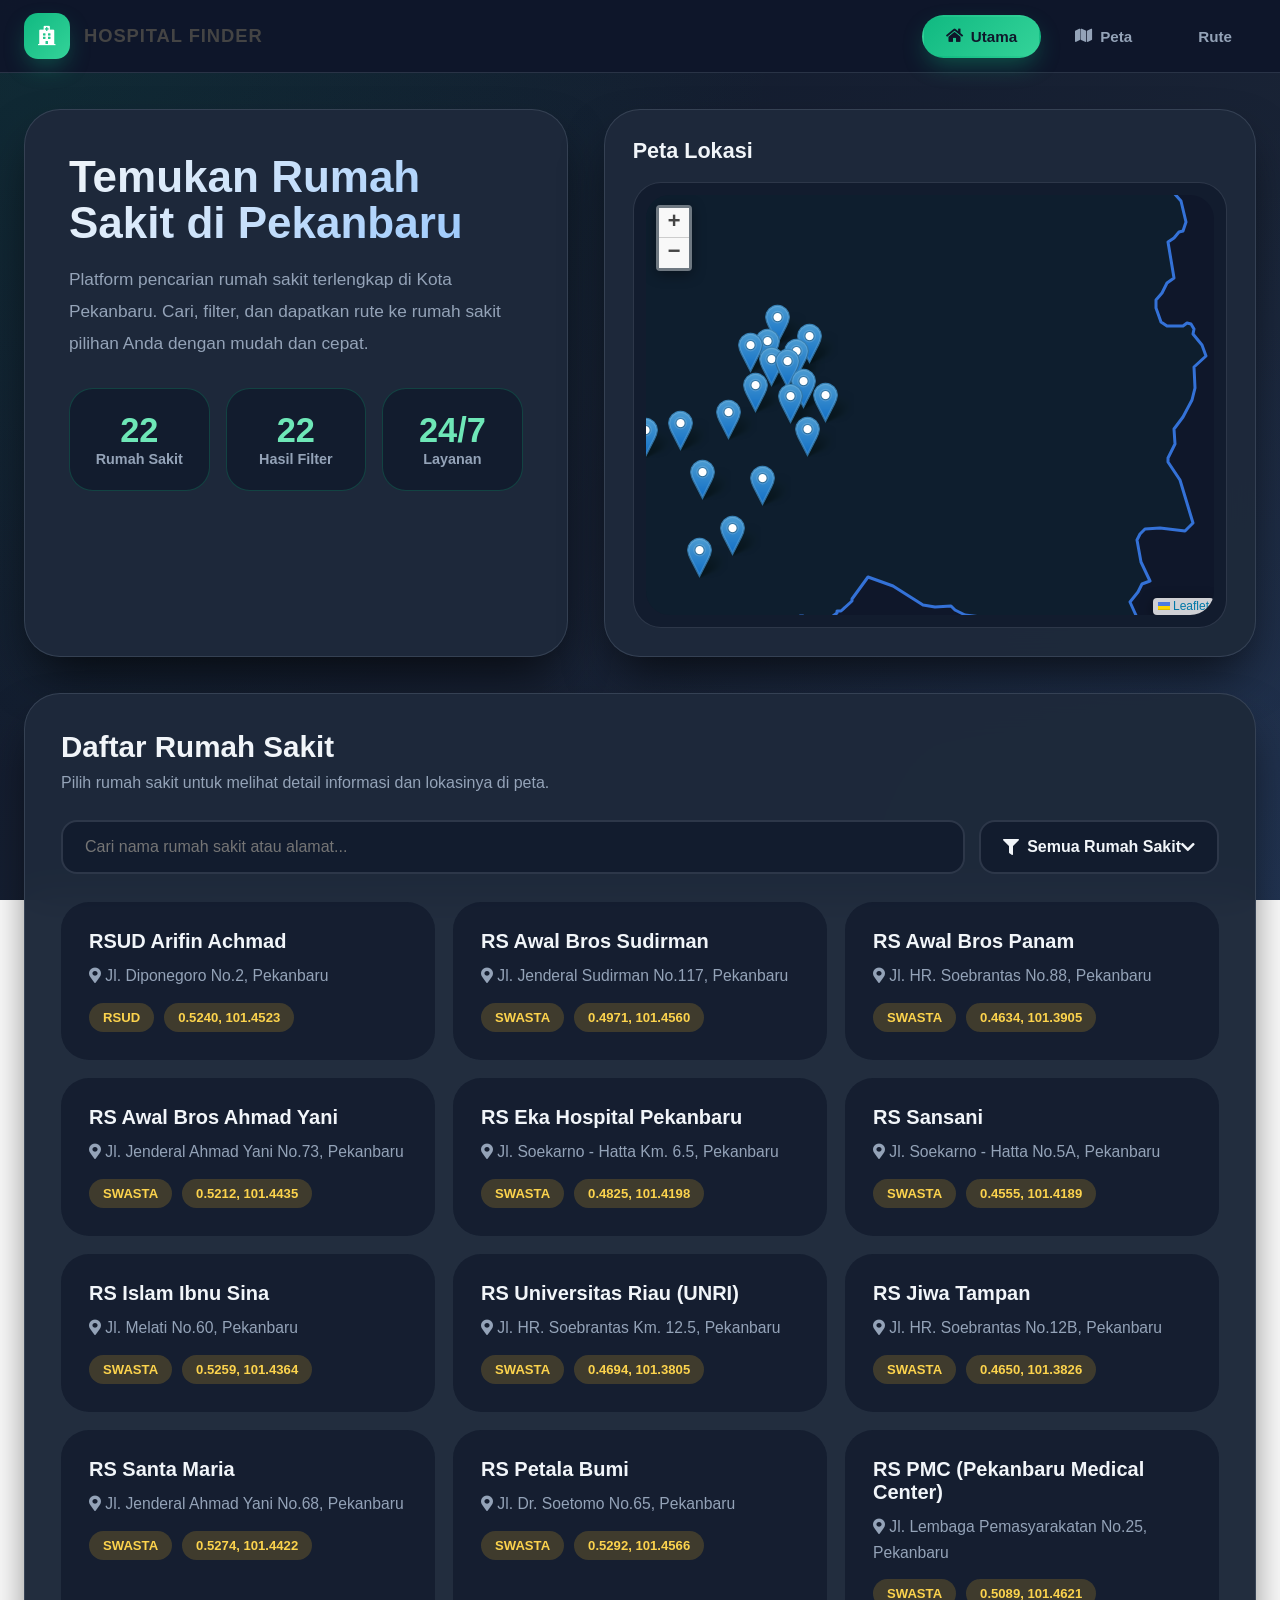
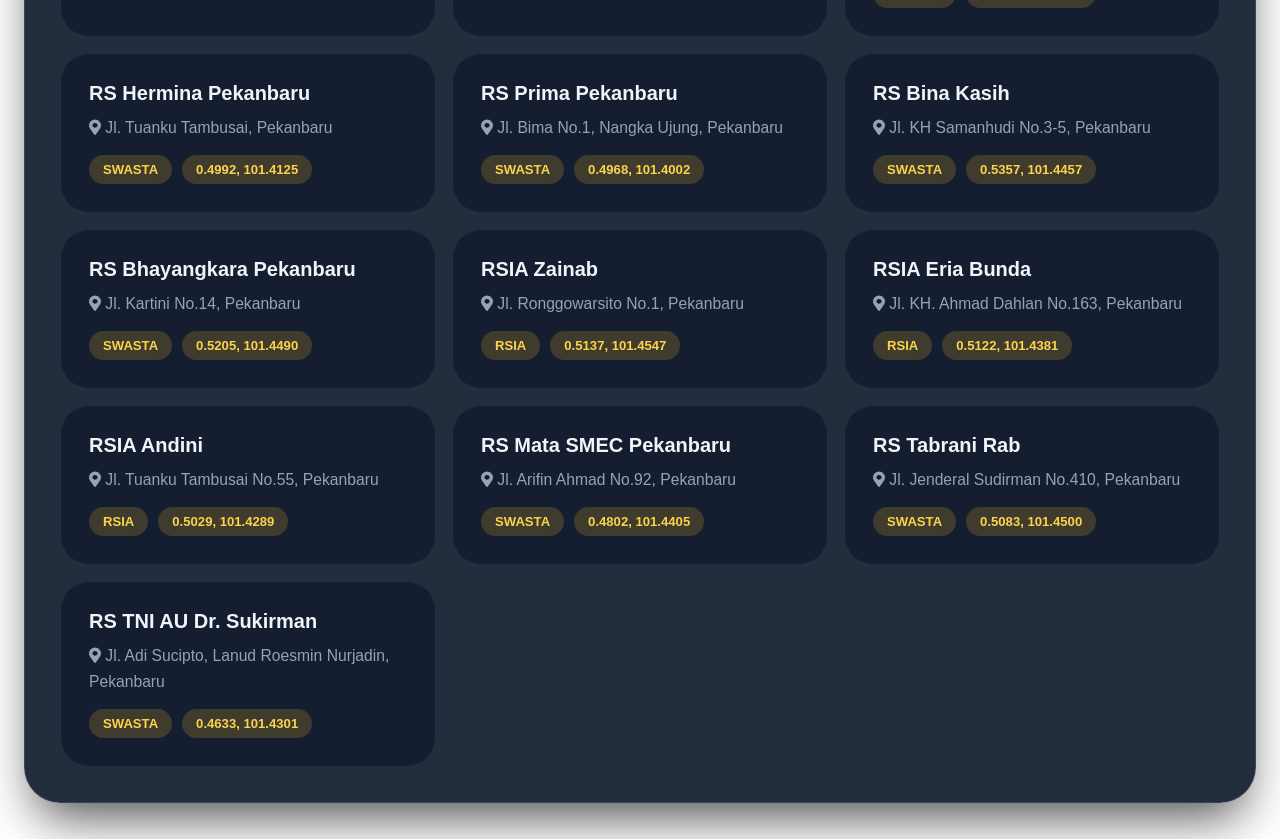
==== commit f52c03e7: "responsive v2" ====
--- a/index.html
+++ b/index.html
@@ -25,7 +25,7 @@
             </a>
             <div class="navbar-menu">
               <button class="navbar-link active" data-page="home"  onclick="location.href='index.html'"><i class="fas fa-home" ></i> Utama</button>
-                <button class="navbar-link" data-page="map" onclick="location.href='peta.html'"></i> Peta</button>
+                <button class="navbar-link" data-page="map" onclick="location.href='peta.html'"><i class="fas fa-map"></i> Peta</button>
                 <button class="navbar-link" data-page="route"  onclick="location.href='rute.html'"><i class="fas fa-route"></i> Rute</button>
             </div>
         </div>
--- a/css/app.css
+++ b/css/app.css
@@ -256,11 +256,29 @@
 .guide-box h4 { margin:0 0 14px; color:#93c5fd; display:flex; align-items:center; gap:10px; font-size:1rem; font-weight:800; }
 .guide-box ul { margin:0; padding-left:20px; color:var(--muted); line-height:2; font-size:0.95rem; }
 .route-map-container {
-    background:var(--surface); border:1px solid var(--line); border-radius:36px;
-    padding:28px; box-shadow:var(--shadow); backdrop-filter:blur(20px);
-}
-.route-map-frame { padding:12px; border-radius:28px; background:rgba(15,23,42,0.7); border:1px solid rgba(148,163,184,0.2); height:100%; }
-.route-map { width:100%; height:100%; min-height:100%; border-radius:24px; overflow:hidden; }
+    background: var(--surface);
+    border: 1px solid var(--line);
+    border-radius: 36px;
+    padding: 28px;
+    box-shadow: var(--shadow);
+    backdrop-filter: blur(20px);
+}
+
+.route-map-frame {
+    padding: 12px;
+    border-radius: 28px;
+    background: rgba(15,23,42,0.7);
+    border: 1px solid rgba(148,163,184,0.2);
+    height: 620px;
+}
+
+.route-map {
+    width: 100%;
+    height: 100%;
+    min-height: 500px;
+    border-radius: 24px;
+    overflow: hidden;
+}
 
 .modal-overlay {
     position:fixed; top:0; left:0; right:0; bottom:0;
@@ -310,18 +328,86 @@
 }
 .popup-btn:hover { transform:translateY(-2px); box-shadow:0 10px 25px -5px rgba(16,185,129,0.4); }
 
-@media (max-width:1100px) {
-    .home-hero, .route-layout { grid-template-columns:1fr; height:auto; }
-    .route-panel { max-height:none; }
-    .route-map { min-height:520px; }
-}
-@media (max-width:768px) {
-    .navbar-content { padding:12px 16px; align-items:flex-start; flex-direction:column; }
-    .navbar-menu { width:100%; }
-    .navbar-link { flex:1; padding:11px 12px; font-size:0.88rem; }
-    .page-container { padding:28px 16px; }
-    .hospital-grid, .home-stats, .route-stats, .location-actions { grid-template-columns:1fr; }
-    .location-input-group { flex-direction:column; }
-    .full-map { height:60vh; min-height:360px; }
-    .route-map { height:60vh; min-height:360px; }
-}
+@media (max-width: 1100px) {
+    .home-hero,
+    .route-layout {
+        grid-template-columns: 1fr;
+        height: auto;
+    }
+
+    .route-panel {
+        max-height: none;
+    }
+
+    .route-map-frame {
+        height: 520px;
+    }
+
+    .route-map {
+        height: 100%;
+        min-height: 500px;
+    }
+}
+
+@media (max-width: 768px) {
+    .navbar-content {
+        padding: 12px 16px;
+        align-items: stretch;
+        flex-direction: column;
+    }
+
+    .navbar-brand {
+        width: 100%;
+        justify-content: flex-start;
+    }
+
+    .navbar-menu {
+        width: 100%;
+        display: grid;
+        grid-template-columns: repeat(3, 1fr);
+        gap: 8px;
+    }
+
+    .navbar-link {
+        width: 100%;
+        padding: 10px 8px;
+        font-size: 0.82rem;
+    }
+
+    .page-container {
+        padding: 28px 16px;
+    }
+
+    .hospital-grid,
+    .home-stats,
+    .route-stats,
+    .location-actions {
+        grid-template-columns: 1fr;
+    }
+
+    .location-input-group {
+        flex-direction: column;
+    }
+
+    .full-map {
+        height: 60vh;
+        min-height: 360px;
+    }
+
+    .route-map-container {
+        padding: 16px;
+        border-radius: 28px;
+    }
+
+    .route-map-frame {
+        height: 420px;
+        padding: 8px;
+        border-radius: 22px;
+    }
+
+    .route-map {
+        height: 100%;
+        min-height: 400px;
+        border-radius: 18px;
+    }
+}
